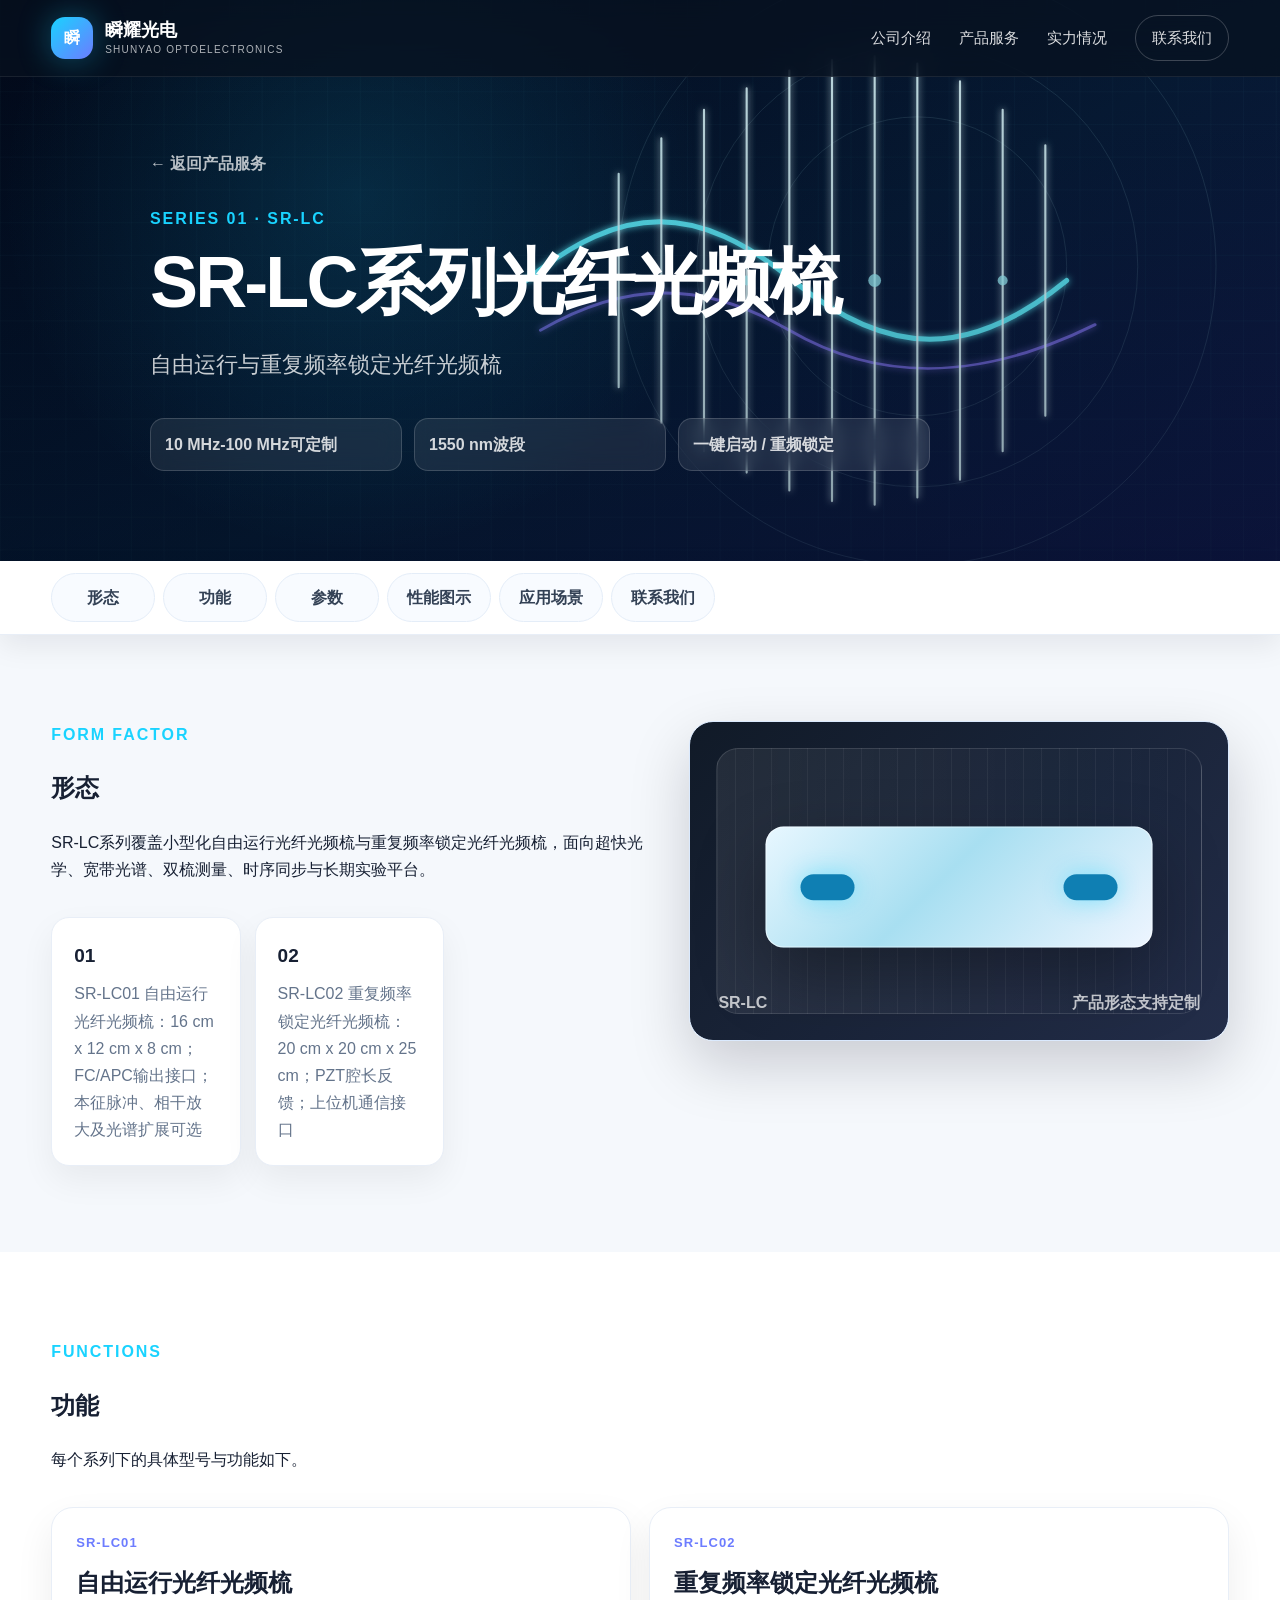
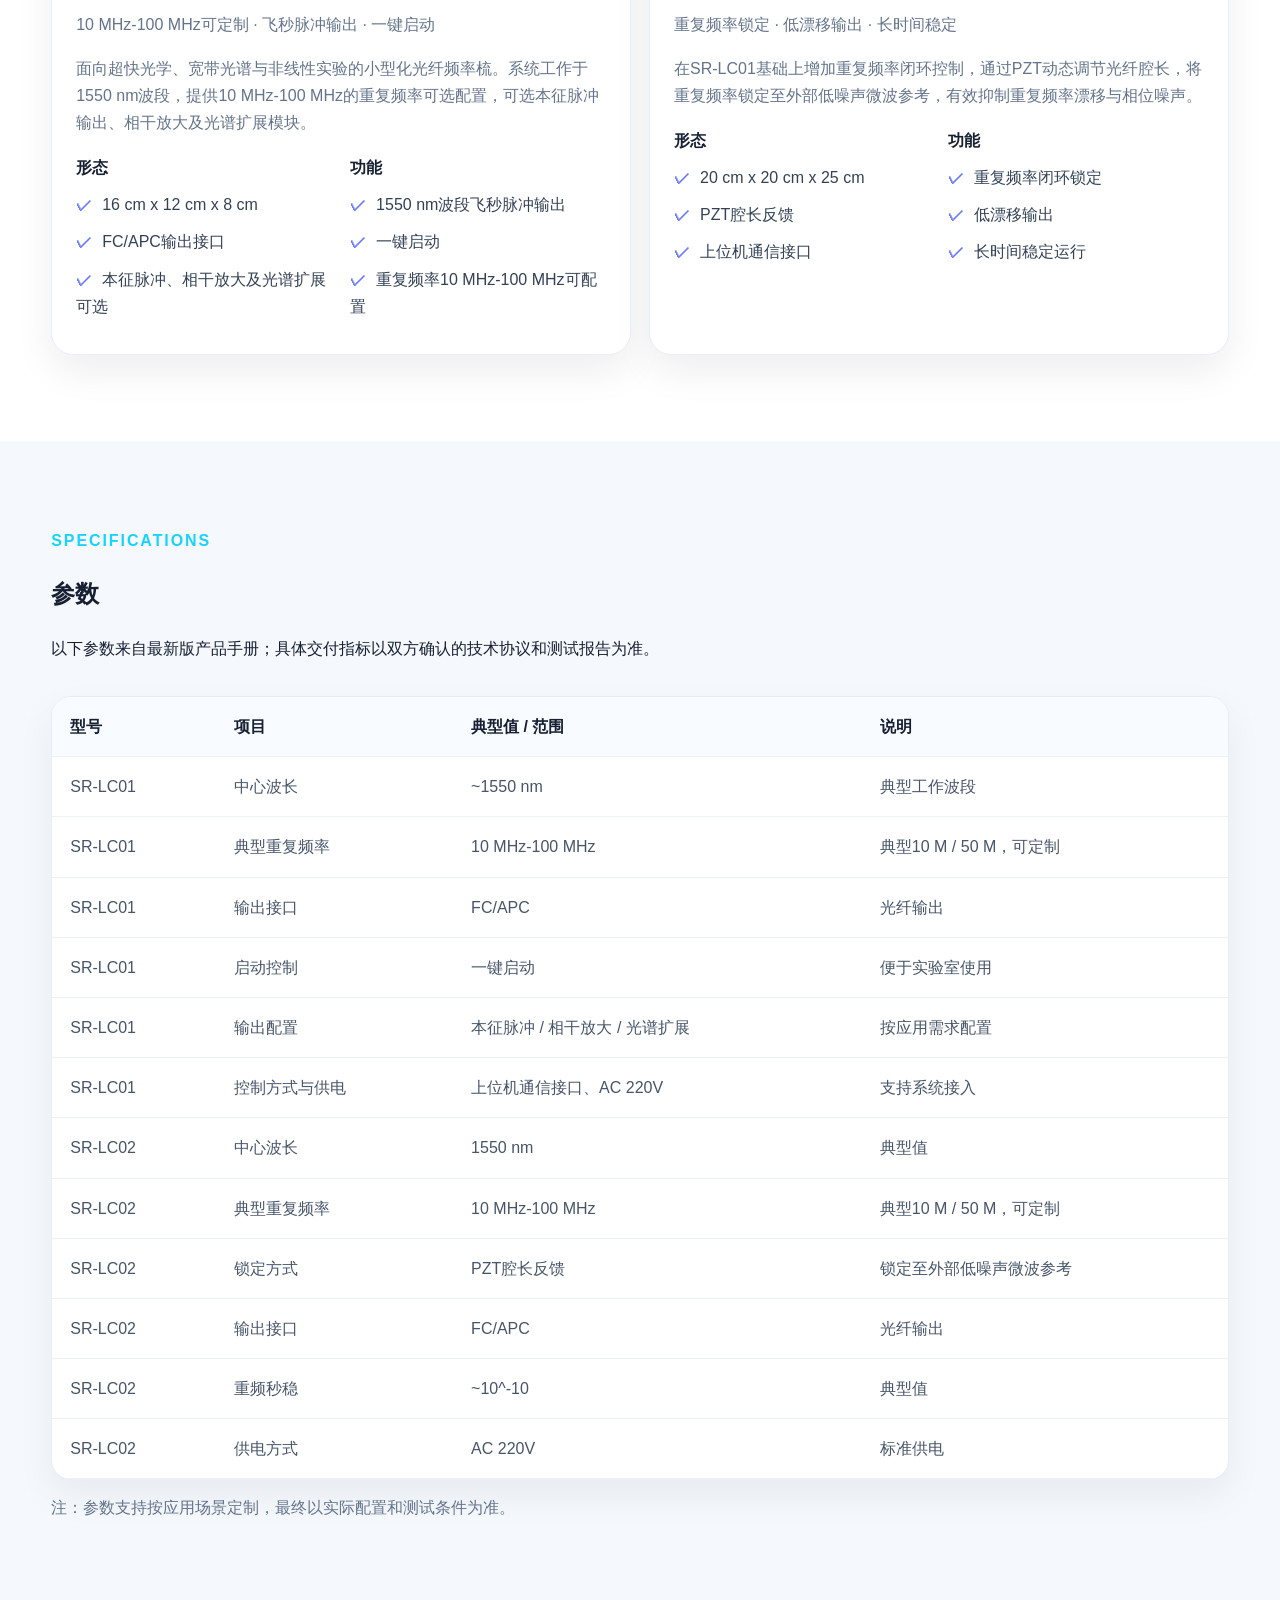
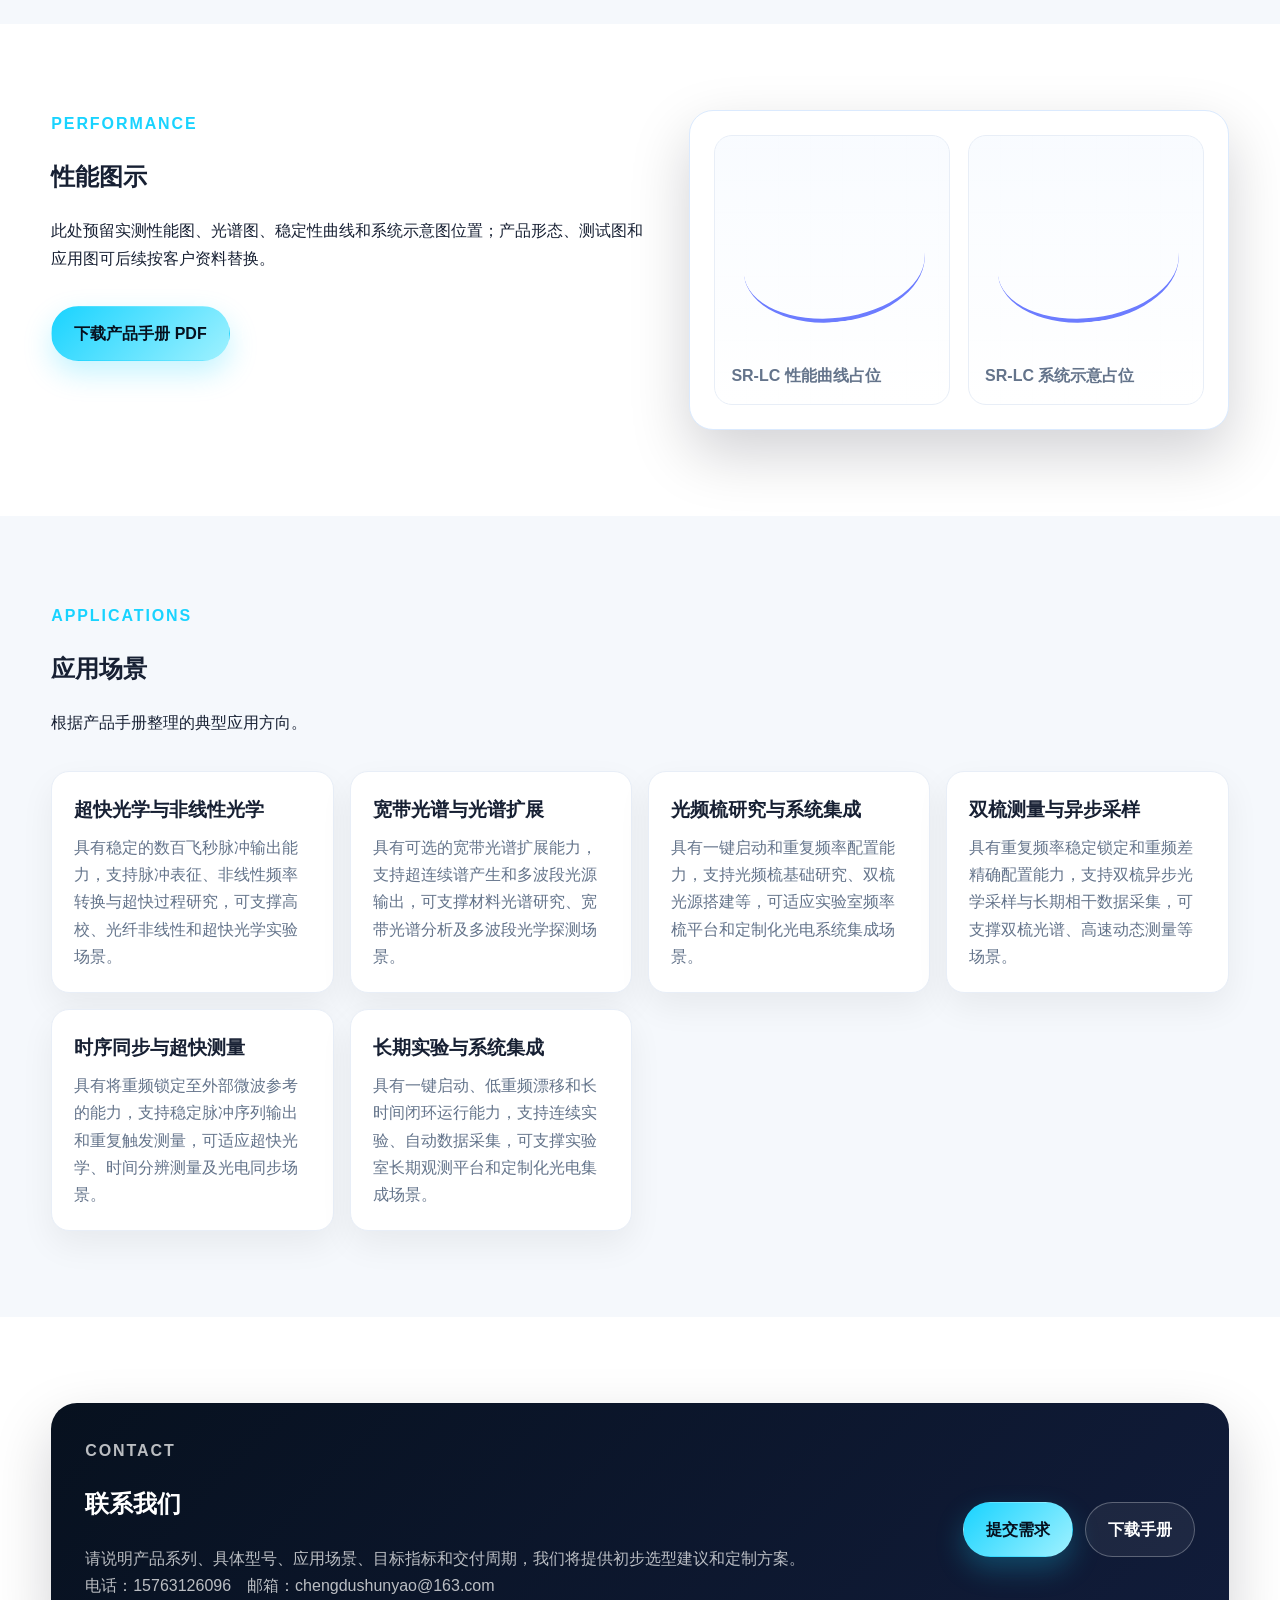
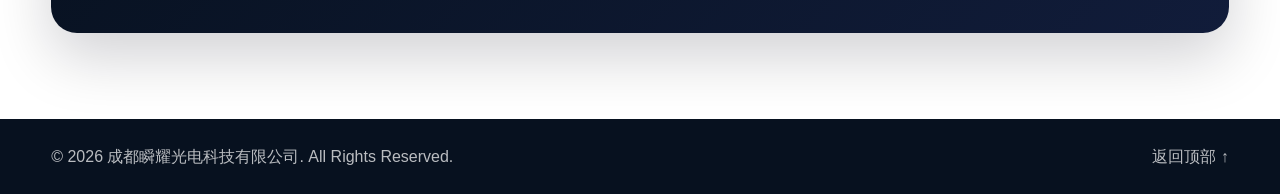
==== product-fiber-comb.html @ 664ada31 "Update product series from latest catalogue" ====
<!doctype html>
<html lang="zh-CN">
<head>
  <meta charset="utf-8" />
  <meta name="viewport" content="width=device-width, initial-scale=1" />
  <title>SR-LC系列光纤光频梳｜成都瞬耀光电科技有限公司</title>
  <meta name="description" content="SR-LC系列光纤光频梳，自由运行与重复频率锁定光纤光频梳。包含形态、功能、参数、性能图示、应用场景与联系咨询。" />
  <link rel="stylesheet" href="styles.css" />
</head>
<body>
  <header class="site-header" id="top">
    <nav class="navbar container" aria-label="主导航">
      <a class="brand" href="index.html#top" aria-label="成都瞬耀光电科技有限公司首页">
        <span class="brand-mark">瞬</span>
        <span class="brand-text"><strong>瞬耀光电</strong><small>SHUNYAO OPTOELECTRONICS</small></span>
      </a>
      <button class="nav-toggle" aria-label="展开菜单" aria-expanded="false">☰</button>
      <div class="nav-links">
        <a href="index.html#about">公司介绍</a>
        <a href="index.html#products">产品服务</a>
        <a href="index.html#strength">实力情况</a>
        <a href="index.html#contact" class="nav-cta">联系我们</a>
      </div>
    </nav>
  </header>

  <main>
    <section class="product-hero product-hero-comb">
      <div class="container product-hero-inner">
        <a class="back-link" href="index.html#products">← 返回产品服务</a>
        <p class="eyebrow">Series 01 · SR-LC</p>
        <h1>SR-LC系列光纤光频梳</h1>
        <p class="product-subtitle">自由运行与重复频率锁定光纤光频梳</p>
        <div class="product-hero-panel">
          <span>10 MHz-100 MHz可定制</span>
          <span>1550 nm波段</span>
          <span>一键启动 / 重频锁定</span>
        </div>
      </div>
    </section>

    <nav class="product-directory" aria-label="产品详情目录">
      <div class="container product-tabs">
        <a href="#shape">形态</a>
        <a href="#function">功能</a>
        <a href="#parameters">参数</a>
        <a href="#performance">性能图示</a>
        <a href="#applications">应用场景</a>
        <a href="#inquiry">联系我们</a>
      </div>
    </nav>

    <section class="catalog-section" id="shape">
      <div class="container catalog-layout">
        <div>
          <div class="section-head">
            <p class="section-kicker">Form Factor</p>
            <h2>形态</h2>
            <p>SR-LC系列覆盖小型化自由运行光纤光频梳与重复频率锁定光纤光频梳，面向超快光学、宽带光谱、双梳测量、时序同步与长期实验平台。</p>
          </div>
          <div class="catalog-card-grid">
          <div class="catalog-card"><h3>01</h3><p>SR-LC01 自由运行光纤光频梳：16 cm x 12 cm x 8 cm；FC/APC输出接口；本征脉冲、相干放大及光谱扩展可选</p></div>
          <div class="catalog-card"><h3>02</h3><p>SR-LC02 重复频率锁定光纤光频梳：20 cm x 20 cm x 25 cm；PZT腔长反馈；上位机通信接口</p></div>
          </div>
        </div>
        <div class="shape-showcase" role="img" aria-label="SR-LC系列光纤光频梳形态占位图">
          <div class="shape-device"></div>
          <div class="placeholder-caption"><span>SR-LC</span><span>产品形态支持定制</span></div>
        </div>
      </div>
    </section>

    <section class="catalog-section" id="function">
      <div class="container">
        <div class="section-head">
          <p class="section-kicker">Functions</p>
          <h2>功能</h2>
          <p>每个系列下的具体型号与功能如下。</p>
        </div>
        <div class="series-product-grid">
        <article class="series-product-card" id="sr-lc01">
          <div class="series-product-head">
            <p class="product-label">SR-LC01</p>
            <h3>自由运行光纤光频梳</h3>
            <p>10 MHz-100 MHz可定制 · 飞秒脉冲输出 · 一键启动</p>
          </div>
          <p>面向超快光学、宽带光谱与非线性实验的小型化光纤频率梳。系统工作于1550 nm波段，提供10 MHz-100 MHz的重复频率可选配置，可选本征脉冲输出、相干放大及光谱扩展模块。</p>
          <div class="series-columns">
            <div>
              <h4>形态</h4>
              <ul class="check-list"><li>16 cm x 12 cm x 8 cm</li><li>FC/APC输出接口</li><li>本征脉冲、相干放大及光谱扩展可选</li></ul>
            </div>
            <div>
              <h4>功能</h4>
              <ul class="check-list"><li>1550 nm波段飞秒脉冲输出</li><li>一键启动</li><li>重复频率10 MHz-100 MHz可配置</li></ul>
            </div>
          </div>
        </article>
        <article class="series-product-card" id="sr-lc02">
          <div class="series-product-head">
            <p class="product-label">SR-LC02</p>
            <h3>重复频率锁定光纤光频梳</h3>
            <p>重复频率锁定 · 低漂移输出 · 长时间稳定</p>
          </div>
          <p>在SR-LC01基础上增加重复频率闭环控制，通过PZT动态调节光纤腔长，将重复频率锁定至外部低噪声微波参考，有效抑制重复频率漂移与相位噪声。</p>
          <div class="series-columns">
            <div>
              <h4>形态</h4>
              <ul class="check-list"><li>20 cm x 20 cm x 25 cm</li><li>PZT腔长反馈</li><li>上位机通信接口</li></ul>
            </div>
            <div>
              <h4>功能</h4>
              <ul class="check-list"><li>重复频率闭环锁定</li><li>低漂移输出</li><li>长时间稳定运行</li></ul>
            </div>
          </div>
        </article>
        </div>
      </div>
    </section>

    <section class="catalog-section" id="parameters">
      <div class="container">
        <div class="section-head">
          <p class="section-kicker">Specifications</p>
          <h2>参数</h2>
          <p>以下参数来自最新版产品手册；具体交付指标以双方确认的技术协议和测试报告为准。</p>
        </div>
        <div class="param-table-wrap">
          <table class="param-table">
            <thead><tr><th>型号</th><th>项目</th><th>典型值 / 范围</th><th>说明</th></tr></thead>
            <tbody>
              <tr><td>SR-LC01</td><td>中心波长</td><td>~1550 nm</td><td>典型工作波段</td></tr>
              <tr><td>SR-LC01</td><td>典型重复频率</td><td>10 MHz-100 MHz</td><td>典型10 M / 50 M，可定制</td></tr>
              <tr><td>SR-LC01</td><td>输出接口</td><td>FC/APC</td><td>光纤输出</td></tr>
              <tr><td>SR-LC01</td><td>启动控制</td><td>一键启动</td><td>便于实验室使用</td></tr>
              <tr><td>SR-LC01</td><td>输出配置</td><td>本征脉冲 / 相干放大 / 光谱扩展</td><td>按应用需求配置</td></tr>
              <tr><td>SR-LC01</td><td>控制方式与供电</td><td>上位机通信接口、AC 220V</td><td>支持系统接入</td></tr>
              <tr><td>SR-LC02</td><td>中心波长</td><td>1550 nm</td><td>典型值</td></tr>
              <tr><td>SR-LC02</td><td>典型重复频率</td><td>10 MHz-100 MHz</td><td>典型10 M / 50 M，可定制</td></tr>
              <tr><td>SR-LC02</td><td>锁定方式</td><td>PZT腔长反馈</td><td>锁定至外部低噪声微波参考</td></tr>
              <tr><td>SR-LC02</td><td>输出接口</td><td>FC/APC</td><td>光纤输出</td></tr>
              <tr><td>SR-LC02</td><td>重频秒稳</td><td>~10^-10</td><td>典型值</td></tr>
              <tr><td>SR-LC02</td><td>供电方式</td><td>AC 220V</td><td>标准供电</td></tr>
            </tbody>
          </table>
        </div>
        <p class="param-note">注：参数支持按应用场景定制，最终以实际配置和测试条件为准。</p>
      </div>
    </section>

    <section class="catalog-section" id="performance">
      <div class="container catalog-layout">
        <div>
          <div class="section-head">
            <p class="section-kicker">Performance</p>
            <h2>性能图示</h2>
            <p>此处预留实测性能图、光谱图、稳定性曲线和系统示意图位置；产品形态、测试图和应用图可后续按客户资料替换。</p>
          </div>
          <div class="download-row">
            <a class="btn primary" href="assets/manuals/shunyao-product-catalogue.pdf" download>下载产品手册 PDF</a>
            <a class="btn ghost" href="index.html#contact">咨询定制指标</a>
          </div>
        </div>
        <div class="graph-placeholder" aria-label="性能图示占位区">
          <div class="graph-panel" data-label="SR-LC 性能曲线占位"></div>
          <div class="graph-panel" data-label="SR-LC 系统示意占位"></div>
        </div>
      </div>
    </section>

    <section class="catalog-section" id="applications">
      <div class="container">
        <div class="section-head">
          <p class="section-kicker">Applications</p>
          <h2>应用场景</h2>
          <p>根据产品手册整理的典型应用方向。</p>
        </div>
        <div class="application-grid">
          <div class="catalog-card"><h3>超快光学与非线性光学</h3><p>具有稳定的数百飞秒脉冲输出能力，支持脉冲表征、非线性频率转换与超快过程研究，可支撑高校、光纤非线性和超快光学实验场景。</p></div>
          <div class="catalog-card"><h3>宽带光谱与光谱扩展</h3><p>具有可选的宽带光谱扩展能力，支持超连续谱产生和多波段光源输出，可支撑材料光谱研究、宽带光谱分析及多波段光学探测场景。</p></div>
          <div class="catalog-card"><h3>光频梳研究与系统集成</h3><p>具有一键启动和重复频率配置能力，支持光频梳基础研究、双梳光源搭建等，可适应实验室频率梳平台和定制化光电系统集成场景。</p></div>
          <div class="catalog-card"><h3>双梳测量与异步采样</h3><p>具有重复频率稳定锁定和重频差精确配置能力，支持双梳异步光学采样与长期相干数据采集，可支撑双梳光谱、高速动态测量等场景。</p></div>
          <div class="catalog-card"><h3>时序同步与超快测量</h3><p>具有将重频锁定至外部微波参考的能力，支持稳定脉冲序列输出和重复触发测量，可适应超快光学、时间分辨测量及光电同步场景。</p></div>
          <div class="catalog-card"><h3>长期实验与系统集成</h3><p>具有一键启动、低重频漂移和长时间闭环运行能力，支持连续实验、自动数据采集，可支撑实验室长期观测平台和定制化光电集成场景。</p></div>
        </div>
      </div>
    </section>

    <section class="catalog-section" id="inquiry">
      <div class="container">
        <div class="contact-panel">
          <div>
            <p class="section-kicker">Contact</p>
            <h2>联系我们</h2>
            <p>请说明产品系列、具体型号、应用场景、目标指标和交付周期，我们将提供初步选型建议和定制方案。</p>
            <p>电话：15763126096　邮箱：chengdushunyao@163.com</p>
          </div>
          <div class="download-row">
            <a class="btn primary" href="index.html#contact">提交需求</a>
            <a class="btn ghost" href="assets/manuals/shunyao-product-catalogue.pdf" download>下载手册</a>
          </div>
        </div>
      </div>
    </section>
  </main>

  <footer class="site-footer">
    <div class="container footer-inner">
      <p>© <span id="year"></span> 成都瞬耀光电科技有限公司. All Rights Reserved.</p>
      <a href="#top">返回顶部 ↑</a>
    </div>
  </footer>
  <script src="script.js"></script>
</body>
</html>
---- styles.css ----
﻿:root{
  --bg:#07111f;
  --panel:#0e1c30;
  --primary:#19d3ff;
  --primary-2:#6c7cff;
  --text:#172033;
  --muted:#64748b;
  --white:#fff;
  --light:#f5f8fc;
  --line:rgba(148,163,184,.22);
  --shadow:0 24px 60px rgba(2,8,23,.18);
  --radius:24px;
}
*{box-sizing:border-box}
html{scroll-behavior:smooth}
body{margin:0;font-family:-apple-system,BlinkMacSystemFont,"Segoe UI","Microsoft YaHei",Arial,sans-serif;color:var(--text);background:#fff;line-height:1.7}
a{color:inherit;text-decoration:none}
.container{width:min(1180px,92%);margin-inline:auto}
.site-header{position:fixed;top:0;left:0;right:0;z-index:50;background:rgba(7,17,31,.72);backdrop-filter:blur(18px);border-bottom:1px solid rgba(255,255,255,.08)}
.navbar{height:76px;display:flex;align-items:center;justify-content:space-between}
.brand{display:flex;align-items:center;gap:12px;color:#fff}
.brand-mark{display:grid;place-items:center;width:42px;height:42px;border-radius:14px;background:linear-gradient(135deg,var(--primary),var(--primary-2));font-weight:800;box-shadow:0 0 32px rgba(25,211,255,.35)}
.brand-text{display:flex;flex-direction:column;line-height:1.1}.brand-text small{font-size:10px;letter-spacing:.12em;opacity:.68;margin-top:4px}.brand-text strong{font-size:18px}
.nav-links{display:flex;align-items:center;gap:28px;color:rgba(255,255,255,.86);font-size:15px}.nav-links a:hover{color:#fff}.nav-cta{padding:9px 16px;border:1px solid rgba(255,255,255,.22);border-radius:999px}.nav-toggle{display:none;background:none;border:0;color:#fff;font-size:28px}
.hero{position:relative;min-height:760px;display:flex;align-items:center;overflow:hidden;background:radial-gradient(circle at 70% 20%,rgba(25,211,255,.23),transparent 32%),linear-gradient(135deg,#06101e,#0b1730 55%,#101a38);color:#fff}.hero-bg:before,.hero-bg:after{content:"";position:absolute;border-radius:999px;filter:blur(2px);opacity:.75}.hero-bg:before{width:520px;height:520px;right:8%;top:18%;background:radial-gradient(circle,rgba(25,211,255,.22),transparent 62%);border:1px solid rgba(25,211,255,.24)}.hero-bg:after{width:260px;height:260px;right:19%;top:32%;border:1px solid rgba(255,255,255,.12);box-shadow:0 0 80px rgba(108,124,255,.25) inset}.hero-content{position:relative;padding-top:76px}.eyebrow,.section-kicker{margin:0 0 12px;color:var(--primary);font-weight:700;letter-spacing:.12em;text-transform:uppercase}.hero h1{margin:0;font-size:clamp(44px,7vw,82px);line-height:1.08;letter-spacing:-.04em}.hero h1 span{background:linear-gradient(90deg,#fff,var(--primary));-webkit-background-clip:text;background-clip:text;color:transparent}.hero-copy{max-width:690px;margin:28px 0;color:rgba(255,255,255,.76);font-size:19px}.hero-actions{display:flex;gap:16px;flex-wrap:wrap}.btn{display:inline-flex;align-items:center;justify-content:center;border-radius:999px;padding:13px 22px;font-weight:700;border:1px solid transparent;cursor:pointer;transition:.2s}.btn:hover{transform:translateY(-2px)}.btn.primary{color:#06101e;background:linear-gradient(135deg,var(--primary),#9ff1ff);box-shadow:0 12px 28px rgba(25,211,255,.25)}.btn.ghost{color:#fff;border-color:rgba(255,255,255,.28);background:rgba(255,255,255,.06)}.stats{display:flex;gap:16px;margin-top:58px;flex-wrap:wrap}.stats div{min-width:150px;padding:18px 20px;border:1px solid rgba(255,255,255,.12);border-radius:18px;background:rgba(255,255,255,.06);backdrop-filter:blur(12px)}.stats strong{display:block;font-size:24px}.stats span{color:rgba(255,255,255,.66)}
.section{padding:100px 0}.grid-2{display:grid;grid-template-columns:1fr 1fr;gap:64px}.align-center{align-items:center}.section h2{font-size:clamp(30px,4vw,48px);line-height:1.18;margin:0 0 22px;letter-spacing:-.03em}.section p{color:var(--muted);margin:0 0 14px}.about{background:var(--light)}.about-card,.process-card,.contact-form{position:relative;padding:34px;border-radius:var(--radius);background:#fff;box-shadow:var(--shadow);border:1px solid #e8eef7}.about-card{overflow:hidden}.orb{position:absolute;width:180px;height:180px;right:-60px;top:-60px;border-radius:50%;background:radial-gradient(circle,var(--primary),transparent 68%);opacity:.35}.about-card h3,.process-card h3{margin-top:0;font-size:25px}.check-list{padding:0;margin:22px 0 0;list-style:none}.check-list li{margin:10px 0;color:#334155}.check-list li:before{content:"✓";color:var(--primary-2);font-weight:900;margin-right:10px}.section-head{text-align:center;max-width:680px;margin:0 auto 44px}.cards{display:grid;grid-template-columns:repeat(4,1fr);gap:22px}.card{padding:30px;border-radius:22px;background:#fff;border:1px solid #e8eef7;box-shadow:0 16px 42px rgba(2,8,23,.08);transition:.2s}.card:hover{transform:translateY(-8px);box-shadow:var(--shadow)}.icon{display:grid;place-items:center;width:48px;height:48px;border-radius:16px;margin-bottom:18px;color:#fff;background:linear-gradient(135deg,var(--primary),var(--primary-2))}.card h3{margin:0 0 10px}.card p{color:var(--muted);margin:0}.advantages{background:linear-gradient(135deg,#07111f,#111c3a);color:#fff}.section-head.light p{color:var(--primary)}.advantage-grid{display:grid;grid-template-columns:repeat(4,1fr);gap:18px}.advantage-item{padding:28px;border-radius:22px;background:rgba(255,255,255,.06);border:1px solid rgba(255,255,255,.1)}.advantage-item strong{color:var(--primary);font-size:28px}.advantage-item h3{margin:12px 0 8px}.advantage-item p{color:rgba(255,255,255,.67);margin:0}.tag-cloud{display:flex;gap:12px;flex-wrap:wrap;margin-top:28px}.tag-cloud span{padding:10px 16px;border-radius:999px;background:#eef6ff;color:#245;box-shadow:inset 0 0 0 1px #dbeafe}.process-card ol{padding-left:22px;margin:0}.process-card li{margin:14px 0;color:var(--muted)}.process-card span{display:block;color:var(--text);font-weight:800}.cta-section{padding:40px 0}.cta-box{display:flex;align-items:center;justify-content:space-between;gap:22px;padding:44px;border-radius:30px;background:linear-gradient(135deg,#e9fbff,#eef0ff);border:1px solid #dbeafe}.cta-box h2{font-size:36px;margin:0 0 10px}.cta-box p{margin:0;color:var(--muted)}.contact{background:var(--light)}.contact-list{margin-top:26px;padding:24px;border-radius:20px;background:#fff;border:1px solid #e8eef7}.contact-list p{margin:8px 0;color:#334155}.contact-form{display:grid;gap:16px}.contact-form label{display:grid;gap:8px;font-weight:700;color:#334155}.contact-form input,.contact-form textarea{width:100%;border:1px solid #d9e2ef;border-radius:14px;padding:13px 14px;font:inherit;outline:none}.contact-form input:focus,.contact-form textarea:focus{border-color:var(--primary);box-shadow:0 0 0 4px rgba(25,211,255,.12)}.contact-form .btn{width:max-content}.form-note{font-size:13px;color:var(--muted)!important}.site-footer{background:#07111f;color:rgba(255,255,255,.72);padding:24px 0}.footer-inner{display:flex;justify-content:space-between;gap:16px;align-items:center}.footer-inner p{margin:0}
@media (max-width: 900px){.nav-toggle{display:block}.nav-links{position:absolute;top:76px;left:4%;right:4%;display:none;flex-direction:column;align-items:stretch;gap:0;padding:12px;border-radius:18px;background:rgba(7,17,31,.96);border:1px solid rgba(255,255,255,.12)}.nav-links.open{display:flex}.nav-links a{padding:12px 14px}.grid-2,.cards,.advantage-grid{grid-template-columns:1fr}.hero{min-height:720px}.cards{gap:16px}.cta-box,.footer-inner{flex-direction:column;align-items:flex-start}.section{padding:76px 0}}
@media (min-width:901px) and (max-width:1100px){.cards,.advantage-grid{grid-template-columns:repeat(2,1fr)}}

/* Product pages */
.product-cards{grid-template-columns:repeat(3,1fr)}
.product-card{display:flex;flex-direction:column;min-height:320px}
.product-label{margin:0 0 8px!important;color:var(--primary-2)!important;font-size:13px;font-weight:800;letter-spacing:.08em;text-transform:uppercase}
.card-link{margin-top:auto;display:inline-flex;width:max-content;padding-top:18px;color:#0f7fb3;font-weight:800}
.card-link:hover{color:var(--primary-2)}
.product-hero{padding:150px 0 90px;background:radial-gradient(circle at 75% 25%,rgba(25,211,255,.24),transparent 34%),linear-gradient(135deg,#06101e,#0b1730 58%,#111c3a);color:#fff;overflow:hidden}
.product-hero-inner{max-width:980px}
.back-link{display:inline-flex;margin-bottom:28px;color:rgba(255,255,255,.72);font-weight:700}
.back-link:hover{color:#fff}
.product-hero h1{margin:0;font-size:clamp(38px,6vw,72px);line-height:1.08;letter-spacing:-.04em}
.product-subtitle{max-width:760px;margin:24px 0 0;color:rgba(255,255,255,.78);font-size:22px}
.product-detail{background:var(--light)}
.detail-card{padding:34px;border-radius:var(--radius);background:#fff;box-shadow:var(--shadow);border:1px solid #e8eef7}
.detail-card h3{margin:0 0 18px;font-size:25px}
.detail-apps{background:#fff;padding-top:80px}
.center-tags{justify-content:center}
@media (max-width:900px){.product-cards{grid-template-columns:1fr}.product-hero{padding:128px 0 72px}.product-card{min-height:auto}}
@media (min-width:901px) and (max-width:1100px){.product-cards{grid-template-columns:repeat(3,1fr)}}

/* Advanced photonics visuals and interactions */
.hero{
  background:
    linear-gradient(90deg, rgba(2,8,23,.92) 0%, rgba(2,8,23,.78) 42%, rgba(2,8,23,.32) 100%),
    url("assets/hero-photonics-lab.svg") center/cover no-repeat,
    linear-gradient(135deg,#06101e,#0b1730 55%,#101a38);
}
.hero::after{
  content:"";
  position:absolute;
  inset:0;
  pointer-events:none;
  background:
    radial-gradient(circle at 28% 30%,rgba(25,211,255,.16),transparent 34%),
    linear-gradient(180deg,transparent 0%,rgba(2,8,23,.30) 100%);
}
.hero-content{z-index:1}
.hero-bg{position:absolute;inset:0;z-index:0}.hero-bg:before,.hero-bg:after{z-index:0}
.product-card{position:relative;cursor:pointer;color:inherit;overflow:hidden;isolation:isolate}
.product-card::after{
  content:"";
  position:absolute;
  inset:auto 22px 18px auto;
  width:74px;height:74px;
  border-radius:999px;
  background:radial-gradient(circle,rgba(25,211,255,.22),transparent 68%);
  opacity:0;
  transition:.25s ease;
  z-index:-1;
}
.product-card:hover::after{opacity:1;transform:scale(1.8)}
.card-link{
  margin-top:auto;
  display:inline-flex;
  align-items:center;
  width:max-content;
  padding:18px 0 0;
  color:#0f7fb3;
  font-size:18px;
  font-weight:900;
  letter-spacing:.02em;
}
.product-card:hover .card-link{color:var(--primary-2);transform:translateX(5px)}
.advantage-item{
  position:relative;
  transition:transform .25s ease, box-shadow .25s ease, background .25s ease, border-color .25s ease;
  overflow:hidden;
}
.advantage-item::before{
  content:"";
  position:absolute;
  inset:-1px;
  background:radial-gradient(circle at 24% 18%,rgba(25,211,255,.28),transparent 42%);
  opacity:0;
  transition:.25s ease;
}
.advantage-item>*{position:relative}
.advantage-item:hover{
  transform:translateY(-12px) scale(1.035);
  background:rgba(255,255,255,.11);
  border-color:rgba(25,211,255,.52);
  box-shadow:0 28px 70px rgba(0,0,0,.28), 0 0 38px rgba(25,211,255,.18);
}
.advantage-item:hover::before{opacity:1}
.about,.applications,.contact,.cta-section{position:relative;overflow:hidden}
.about::before,.applications::before,.contact::before,.cta-section::before{
  content:"";
  position:absolute;
  inset:0;
  background:url("assets/tech-pattern.svg") center/cover no-repeat;
  opacity:.055;
  pointer-events:none;
}
.applications::before{opacity:.07;transform:scaleX(-1)}
.contact::before{opacity:.06;background-position:right center}
.cta-section::before{opacity:.075}
.about>.container,.applications>.container,.contact>.container,.cta-section>.container{position:relative;z-index:1}
@media (max-width:900px){.card-link{font-size:17px}.hero{background-position:center right}}

/* Product-specific hero backgrounds */
.product-hero{position:relative;isolation:isolate;background:linear-gradient(90deg,rgba(2,8,23,.95),rgba(2,8,23,.74) 45%,rgba(2,8,23,.22)),linear-gradient(135deg,#06101e,#0b1730 58%,#111c3a)}
.product-hero::before{content:"";position:absolute;inset:0;z-index:-2;background-position:center;background-size:cover;background-repeat:no-repeat;opacity:.96}
.product-hero::after{content:"";position:absolute;inset:0;z-index:-1;background:radial-gradient(circle at 28% 35%,rgba(25,211,255,.13),transparent 36%),linear-gradient(180deg,transparent,rgba(2,8,23,.30));pointer-events:none}
.product-hero-comb::before{background-image:url("assets/product-comb-bg.svg")}
.product-hero-stable::before{background-image:url("assets/product-stable-laser-bg.svg")}
.product-hero-dual::before{background-image:url("assets/product-dual-laser-bg.svg")}
.product-hero .back-link,.product-hero .eyebrow,.product-hero h1,.product-hero .product-subtitle{position:relative;z-index:1}

/* Company intro + capability */
.feature-list{display:grid;grid-template-columns:1fr 1fr;gap:18px;margin-top:18px}
.feature{padding:18px 18px;border-radius:18px;background:#ffffff;border:1px solid #e8eef7;box-shadow:0 16px 42px rgba(2,8,23,.06)}
.feature h3{margin:0 0 8px;font-size:18px}
.feature p{margin:0;color:var(--muted)}

.strength-grid{display:grid;grid-template-columns:repeat(5,1fr);gap:16px}
.strength-item{padding:24px;border-radius:22px;background:rgba(255,255,255,.06);border:1px solid rgba(255,255,255,.10);transition:transform .25s ease,box-shadow .25s ease,border-color .25s ease,background .25s ease}
.strength-item:hover{transform:translateY(-10px);border-color:rgba(25,211,255,.45);background:rgba(255,255,255,.10);box-shadow:0 26px 60px rgba(0,0,0,.28),0 0 34px rgba(25,211,255,.14)}
.strength-item h3{margin:0 0 10px}
.strength-item p{margin:0;color:rgba(255,255,255,.72)}
.placeholder-media{height:180px;border-radius:18px;border:1px dashed rgba(255,255,255,.22);display:grid;place-items:center;background:rgba(255,255,255,.04)}
.placeholder-media span{color:rgba(255,255,255,.72);font-weight:800}
.placeholder-list{padding:16px;border-radius:18px;border:1px dashed rgba(255,255,255,.22);background:rgba(255,255,255,.04)}
.placeholder-list p{margin:0;color:rgba(255,255,255,.72)}

/* Product pages extras */
.download-row{display:flex;gap:12px;flex-wrap:wrap;margin-top:22px}
.model-list{margin:14px 0 0;padding-left:18px;color:#334155}
.model-list li{margin:10px 0}
.detail-divider{height:1px;background:#e8eef7;margin:18px 0}
.contact-list.compact{margin-top:14px}

@media (max-width:900px){
  .feature-list{grid-template-columns:1fr}
  .strength-grid{grid-template-columns:1fr}
}
@media (min-width:901px) and (max-width:1100px){
  .strength-grid{grid-template-columns:repeat(2,1fr)}
}

/* Premium product detail pages */
.product-hero-panel{
  display:grid;
  grid-template-columns:repeat(3,minmax(0,1fr));
  gap:12px;
  max-width:780px;
  margin-top:34px;
}
.product-hero-panel span{
  padding:12px 14px;
  border:1px solid rgba(255,255,255,.16);
  border-radius:14px;
  background:rgba(255,255,255,.08);
  color:rgba(255,255,255,.82);
  backdrop-filter:blur(12px);
  font-weight:700;
}
.premium-detail{
  position:relative;
  overflow:hidden;
}
.premium-detail::before{
  content:"";
  position:absolute;
  inset:0;
  background:url("assets/tech-pattern.svg") center/cover no-repeat;
  opacity:.055;
  pointer-events:none;
}
.premium-detail>.container{position:relative;z-index:1}
.product-intro{
  display:grid;
  gap:22px;
}
.intro-lead{
  font-size:18px;
  color:#334155!important;
}
.highlight-grid{
  display:grid;
  grid-template-columns:repeat(3,minmax(0,1fr));
  gap:14px;
  margin-top:10px;
}
.highlight-card{
  padding:18px;
  border-radius:18px;
  background:#fff;
  border:1px solid #e8eef7;
  box-shadow:0 14px 32px rgba(2,8,23,.07);
}
.highlight-card strong{
  display:block;
  margin-bottom:6px;
  color:#0f7fb3;
  font-size:20px;
}
.highlight-card span{
  color:#64748b;
  font-size:14px;
}
.product-visual-card{
  position:relative;
  overflow:hidden;
  min-height:430px;
  color:#fff;
  border:1px solid rgba(255,255,255,.12);
  background:
    linear-gradient(135deg,rgba(7,17,31,.96),rgba(17,28,58,.94)),
    radial-gradient(circle at 72% 16%,rgba(25,211,255,.28),transparent 35%);
}
.visual-label{
  display:inline-flex;
  padding:7px 11px;
  border-radius:999px;
  color:#9ff1ff;
  background:rgba(25,211,255,.10);
  border:1px solid rgba(25,211,255,.22);
  font-size:12px;
  font-weight:800;
  letter-spacing:.08em;
  text-transform:uppercase;
}
.visual-title{
  margin:18px 0 8px!important;
  color:#fff;
}
.visual-copy{
  color:rgba(255,255,255,.68)!important;
}
.visual-system{
  position:relative;
  display:grid;
  grid-template-columns:repeat(3,1fr);
  gap:12px;
  margin:34px 0 26px;
}
.visual-system::before{
  content:"";
  position:absolute;
  left:12%;
  right:12%;
  top:50%;
  height:2px;
  background:linear-gradient(90deg,transparent,var(--primary),var(--primary-2),transparent);
}
.visual-node{
  position:relative;
  z-index:1;
  display:grid;
  place-items:center;
  min-height:86px;
  padding:14px;
  text-align:center;
  border-radius:18px;
  background:rgba(255,255,255,.08);
  border:1px solid rgba(255,255,255,.16);
  color:#fff;
  font-weight:800;
}
.visual-node small{
  display:block;
  margin-top:4px;
  color:rgba(255,255,255,.56);
  font-size:12px;
  font-weight:600;
}
.spec-grid{
  display:grid;
  grid-template-columns:1fr 1fr;
  gap:12px;
}
.spec-chip{
  padding:14px;
  border-radius:16px;
  background:rgba(255,255,255,.08);
  border:1px solid rgba(255,255,255,.13);
}
.spec-chip strong{
  display:block;
  color:#9ff1ff;
  font-size:13px;
}
.spec-chip span{
  color:rgba(255,255,255,.78);
}
.model-card-list{
  display:grid;
  grid-template-columns:repeat(2,minmax(0,1fr));
  gap:12px;
  margin:18px 0 0;
}
.model-card{
  padding:16px;
  border-radius:16px;
  background:#f8fbff;
  border:1px solid #e4edf8;
}
.model-card strong{
  display:block;
  color:var(--primary-2);
  font-size:20px;
}
.model-card span{
  color:#475569;
}
.product-process{
  background:#fff;
}
.process-grid{
  display:grid;
  grid-template-columns:repeat(4,1fr);
  gap:16px;
}
.process-step{
  padding:22px;
  border-radius:20px;
  background:#f8fbff;
  border:1px solid #e8eef7;
  box-shadow:0 14px 34px rgba(2,8,23,.06);
}
.process-step strong{
  display:block;
  margin-bottom:10px;
  color:var(--primary-2);
}
.process-step h3{
  margin:0 0 8px;
}
.process-step p{
  margin:0;
  color:#64748b;
}
.service-grid{
  display:grid;
  grid-template-columns:repeat(3,1fr);
  gap:16px;
  margin-top:24px;
}
.product-intro .service-grid{grid-template-columns:1fr}
.service-tile{
  padding:24px;
  border-radius:20px;
  background:#fff;
  border:1px solid #e8eef7;
  box-shadow:0 14px 34px rgba(2,8,23,.06);
}
.service-tile h3{margin:0 0 10px}
.service-tile p{margin:0;color:#64748b}
@media (max-width:900px){
  .product-hero-panel,.highlight-grid,.process-grid,.service-grid,.model-card-list,.spec-grid{grid-template-columns:1fr}
  .product-visual-card{min-height:auto}
  .visual-system{grid-template-columns:1fr}
  .visual-system::before{left:50%;right:auto;top:8%;bottom:8%;width:2px;height:auto}
}

/* Product catalog tabs */
.product-directory{
  position:sticky;
  top:76px;
  z-index:40;
  background:rgba(255,255,255,.94);
  backdrop-filter:blur(16px);
  border-bottom:1px solid #e8eef7;
  box-shadow:0 10px 30px rgba(2,8,23,.08);
}
.product-tabs{
  display:flex;
  gap:8px;
  overflow-x:auto;
  padding:12px 0;
  scrollbar-width:thin;
  scroll-behavior:smooth;
}
.product-tabs a{
  flex:0 0 auto;
  min-width:104px;
  text-align:center;
  padding:10px 16px;
  border-radius:999px;
  color:#334155;
  background:#f8fbff;
  border:1px solid #e4edf8;
  font-weight:800;
}
.product-tabs a:hover,
.product-tabs a:focus{
  color:#06101e;
  border-color:rgba(25,211,255,.45);
  background:#e9fbff;
}
.catalog-section{
  scroll-margin-top:150px;
  padding:86px 0;
  background:#fff;
}
.catalog-section:nth-of-type(even){
  background:var(--light);
}
.catalog-section .section-head{
  text-align:left;
  margin:0 0 34px;
}
.catalog-layout{
  display:grid;
  grid-template-columns:1.05fr .95fr;
  gap:42px;
  align-items:start;
}
.catalog-copy{
  display:grid;
  gap:16px;
}
.catalog-copy p{
  color:#64748b;
  margin:0;
}
.catalog-card-grid{
  display:grid;
  grid-template-columns:repeat(3,minmax(0,1fr));
  gap:14px;
}
.catalog-card{
  padding:22px;
  border-radius:18px;
  background:#fff;
  border:1px solid #e8eef7;
  box-shadow:0 14px 34px rgba(2,8,23,.06);
}
.catalog-card h3{
  margin:0 0 8px;
  font-size:19px;
}
.catalog-card p{
  margin:0;
  color:#64748b;
}
.shape-showcase,
.graph-placeholder{
  min-height:320px;
  border-radius:24px;
  border:1px solid #dbeafe;
  background:
    linear-gradient(135deg,rgba(7,17,31,.96),rgba(17,28,58,.92)),
    radial-gradient(circle at 70% 24%,rgba(25,211,255,.22),transparent 34%);
  box-shadow:var(--shadow);
  overflow:hidden;
  position:relative;
  color:#fff;
}
.shape-showcase::before{
  content:"";
  position:absolute;
  inset:26px;
  border-radius:22px;
  border:1px solid rgba(255,255,255,.12);
  background:
    linear-gradient(90deg,rgba(255,255,255,.08),transparent),
    repeating-linear-gradient(90deg,rgba(255,255,255,.05) 0 1px,transparent 1px 18px);
}
.shape-device{
  position:absolute;
  left:50%;
  top:52%;
  width:min(72%,460px);
  aspect-ratio:3.2/1;
  transform:translate(-50%,-50%);
  border-radius:18px;
  background:linear-gradient(135deg,#e8f7ff,#a8dff1 45%,#eef5ff);
  box-shadow:0 26px 70px rgba(0,0,0,.32), inset 0 0 0 1px rgba(255,255,255,.55);
}
.shape-device::before,
.shape-device::after{
  content:"";
  position:absolute;
  top:50%;
  transform:translateY(-50%);
  width:14%;
  height:22%;
  border-radius:999px;
  background:#0f7fb3;
  box-shadow:0 0 24px rgba(25,211,255,.45);
}
.shape-device::before{left:9%}
.shape-device::after{right:9%}
.placeholder-caption{
  position:absolute;
  left:28px;
  right:28px;
  bottom:24px;
  display:flex;
  justify-content:space-between;
  gap:12px;
  color:rgba(255,255,255,.72);
  font-weight:800;
}
.param-table-wrap{
  overflow-x:auto;
  border-radius:20px;
  border:1px solid #e8eef7;
  background:#fff;
  box-shadow:0 16px 38px rgba(2,8,23,.06);
}
.param-table{
  width:100%;
  min-width:680px;
  border-collapse:collapse;
}
.param-table th,
.param-table td{
  padding:16px 18px;
  border-bottom:1px solid #edf2f7;
  text-align:left;
}
.param-table th{
  background:#f8fbff;
  color:#172033;
}
.param-table td{
  color:#475569;
}
.param-note{
  margin-top:14px;
  color:#64748b;
}
.graph-placeholder{
  background:#fff;
  color:#172033;
  display:grid;
  grid-template-columns:1fr 1fr;
  gap:18px;
  padding:24px;
}
.graph-panel{
  position:relative;
  min-height:260px;
  border-radius:18px;
  background:
    linear-gradient(180deg,rgba(248,251,255,.95),rgba(255,255,255,.95)),
    repeating-linear-gradient(0deg,transparent 0 31px,#e8eef7 32px),
    repeating-linear-gradient(90deg,transparent 0 31px,#e8eef7 32px);
  border:1px solid #e8eef7;
  overflow:hidden;
}
.graph-panel::before{
  content:"";
  position:absolute;
  left:12%;
  right:10%;
  top:26%;
  height:42%;
  border-bottom:4px solid var(--primary-2);
  border-radius:50%;
  transform:rotate(-7deg);
}
.graph-panel::after{
  content:attr(data-label);
  position:absolute;
  left:16px;
  bottom:14px;
  color:#64748b;
  font-weight:800;
}
.application-grid{
  display:grid;
  grid-template-columns:repeat(4,minmax(0,1fr));
  gap:16px;
}
.contact-panel{
  display:flex;
  align-items:center;
  justify-content:space-between;
  gap:24px;
  padding:34px;
  border-radius:26px;
  color:#fff;
  background:linear-gradient(135deg,#07111f,#111c3a);
  box-shadow:var(--shadow);
}
.contact-panel p{
  margin:0;
  color:rgba(255,255,255,.72);
}
.contact-panel h2{
  color:#fff;
}
.series-product-grid{
  display:grid;
  grid-template-columns:repeat(2,minmax(0,1fr));
  gap:18px;
}
.series-product-card{
  padding:24px;
  border-radius:22px;
  background:#fff;
  border:1px solid #e8eef7;
  box-shadow:0 16px 38px rgba(2,8,23,.07);
}
.series-product-card>p{
  color:#64748b;
  margin:0 0 18px;
}
.series-product-head{
  margin-bottom:16px;
}
.series-product-head h3{
  margin:0 0 8px;
  font-size:24px;
}
.series-product-head p:last-child{
  margin:0;
  color:#64748b;
}
.series-columns{
  display:grid;
  grid-template-columns:1fr 1fr;
  gap:18px;
}
.series-columns h4{
  margin:0 0 8px;
}
.series-columns .check-list{
  margin:0;
}
@media (max-width:900px){
  .catalog-layout,.graph-placeholder{grid-template-columns:1fr}
  .catalog-card-grid,.application-grid,.series-product-grid,.series-columns{grid-template-columns:1fr}
  .catalog-section{scroll-margin-top:140px;padding:68px 0}
  .contact-panel{flex-direction:column;align-items:flex-start}
  .product-tabs a{min-width:96px}
}
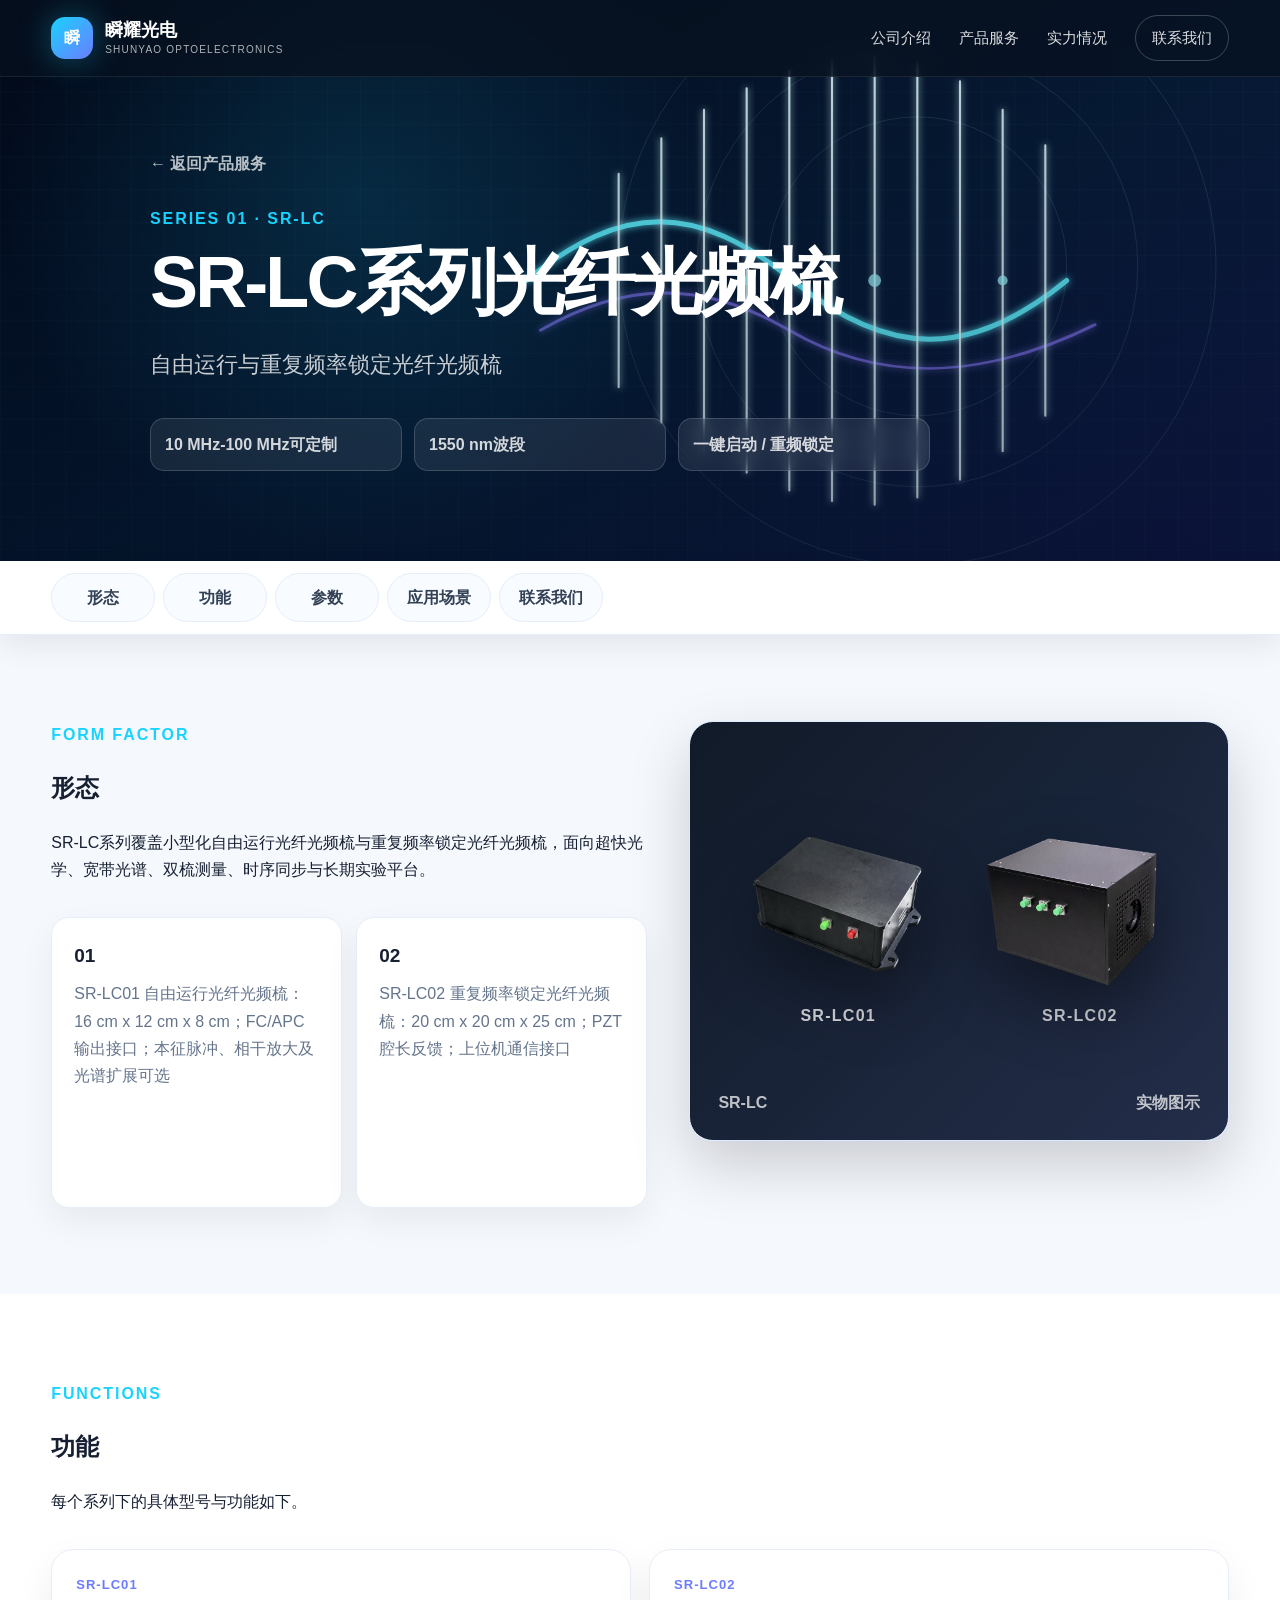
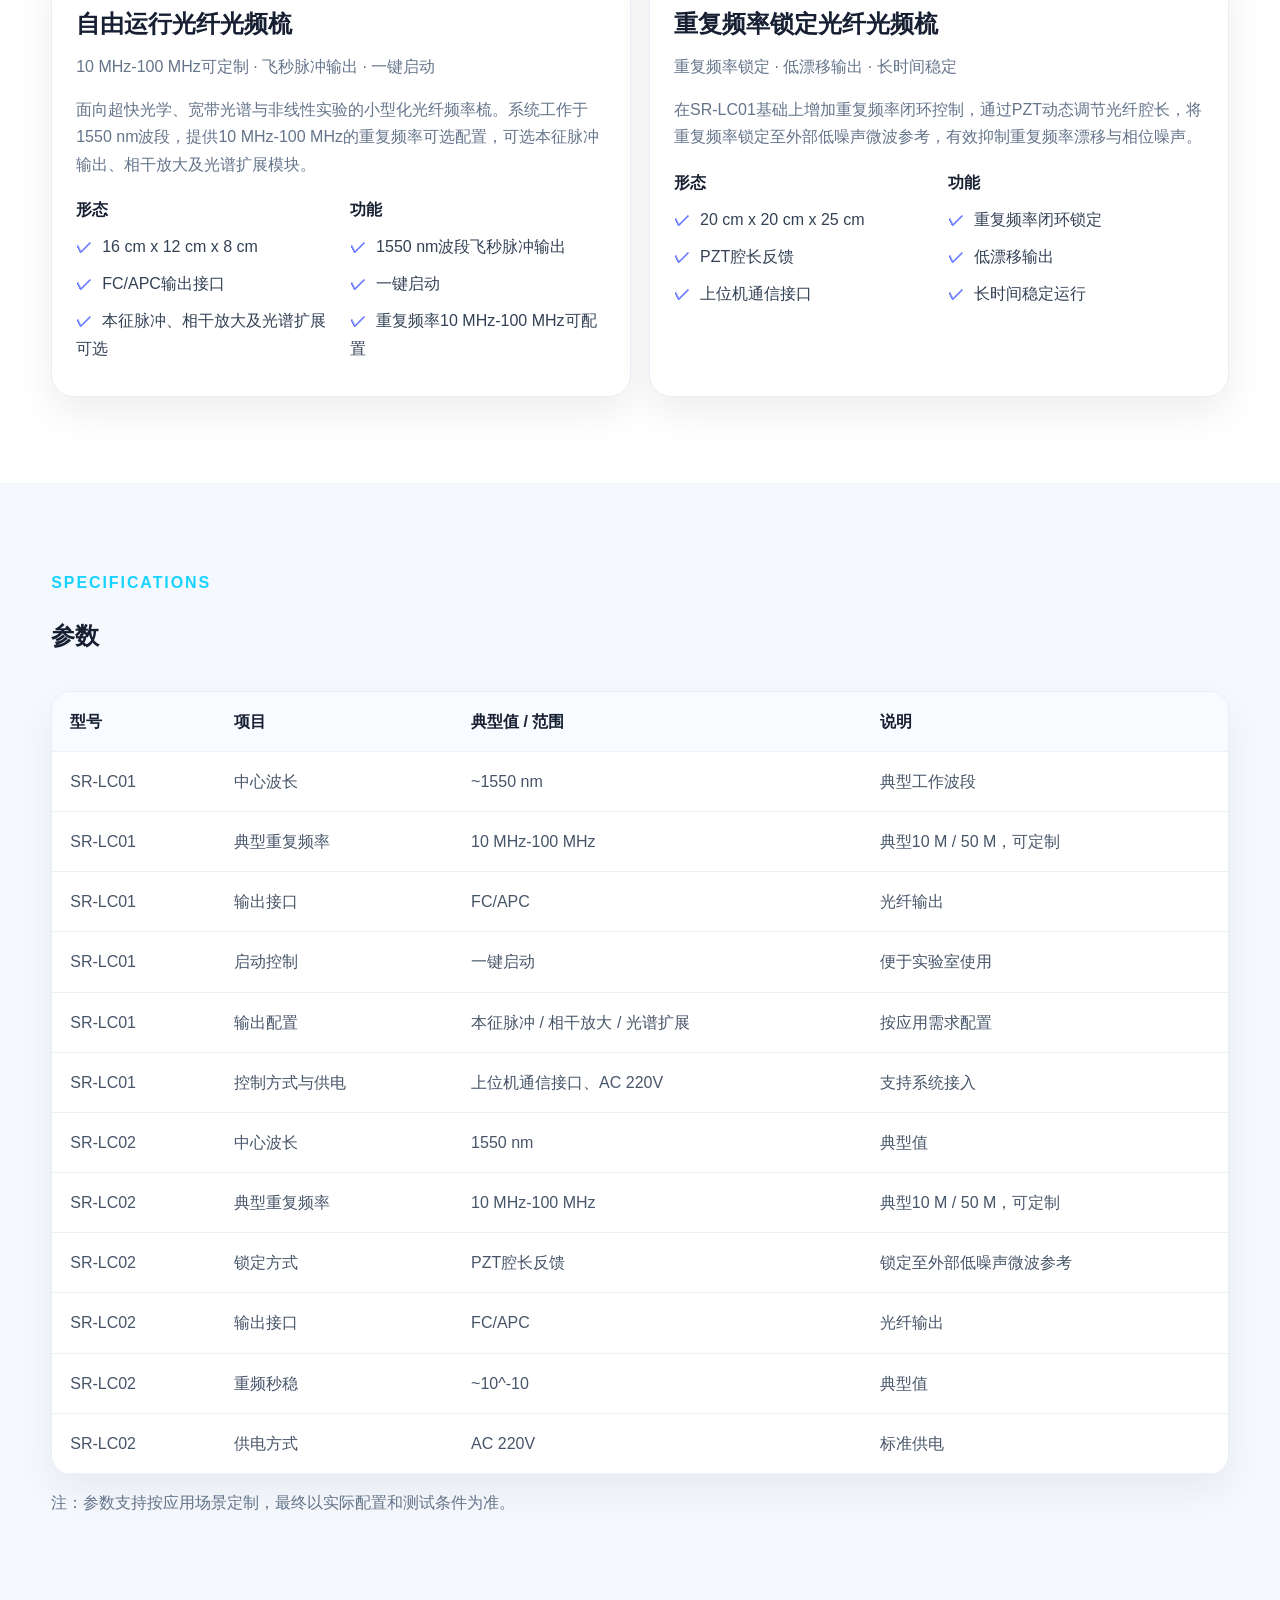
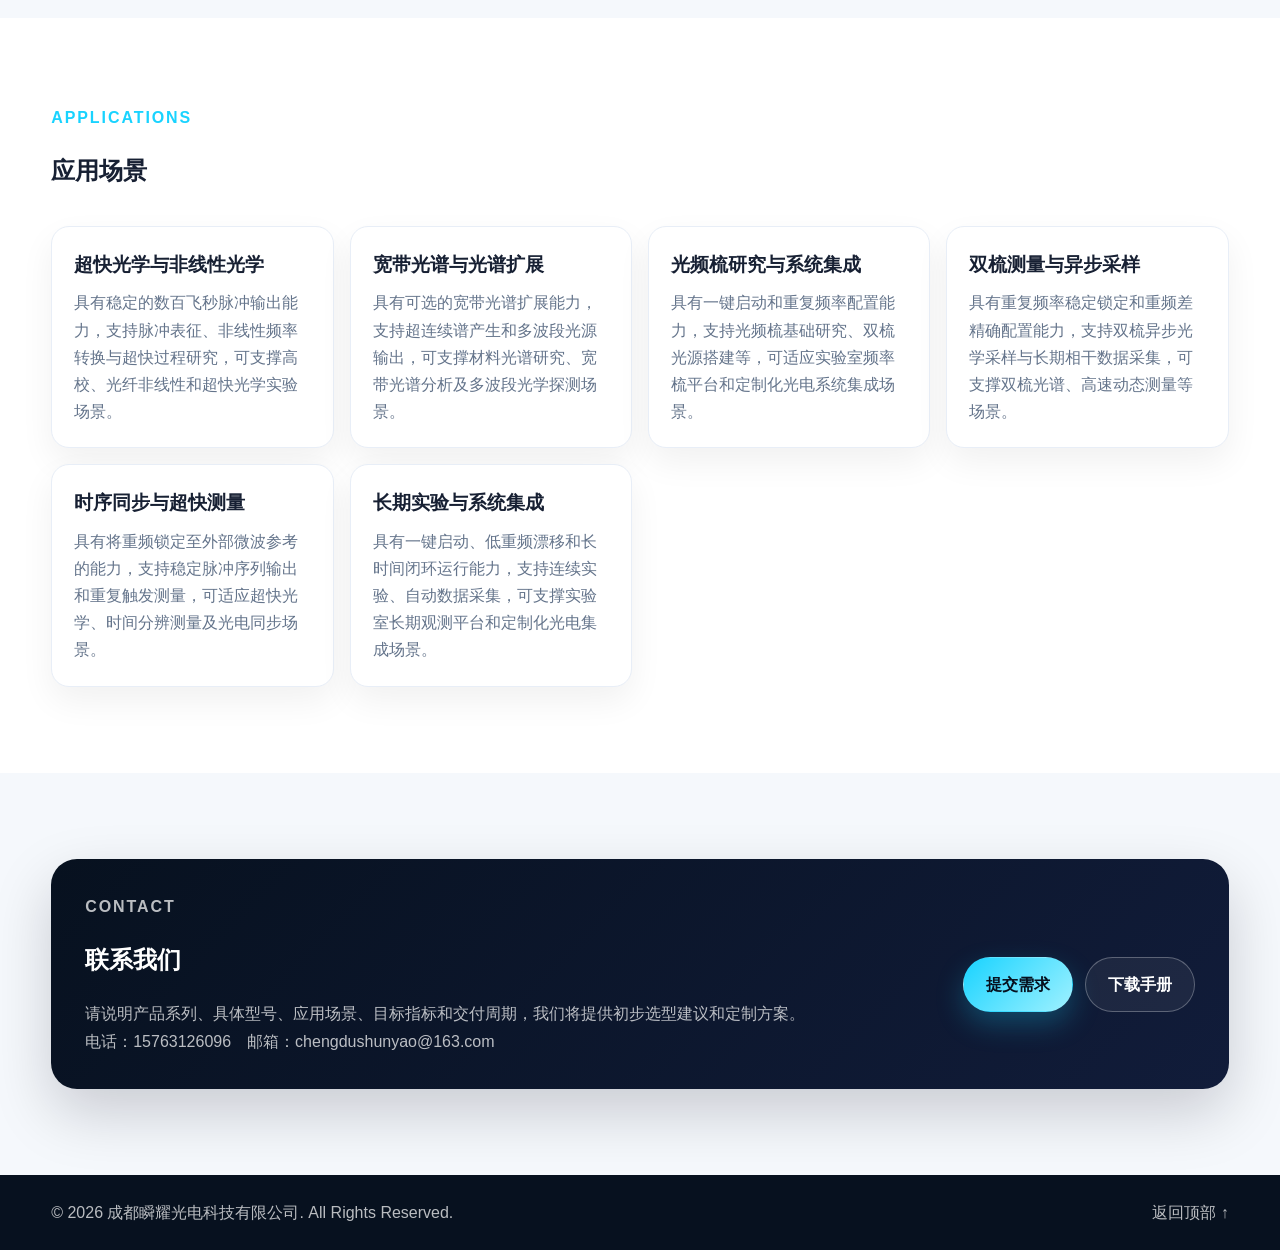
==== commit 5861b054: "Polish SR-LC product page" ====
--- a/product-fiber-comb.html
+++ b/product-fiber-comb.html
@@ -4,7 +4,7 @@
   <meta charset="utf-8" />
   <meta name="viewport" content="width=device-width, initial-scale=1" />
   <title>SR-LC系列光纤光频梳｜成都瞬耀光电科技有限公司</title>
-  <meta name="description" content="SR-LC系列光纤光频梳，自由运行与重复频率锁定光纤光频梳。包含形态、功能、参数、性能图示、应用场景与联系咨询。" />
+  <meta name="description" content="SR-LC系列光纤光频梳，自由运行与重复频率锁定光纤光频梳。包含形态、功能、参数、应用场景与联系咨询。" />
   <link rel="stylesheet" href="styles.css" />
 </head>
 <body>
@@ -44,7 +44,6 @@
         <a href="#shape">形态</a>
         <a href="#function">功能</a>
         <a href="#parameters">参数</a>
-        <a href="#performance">性能图示</a>
         <a href="#applications">应用场景</a>
         <a href="#inquiry">联系我们</a>
       </div>
@@ -58,14 +57,23 @@
             <h2>形态</h2>
             <p>SR-LC系列覆盖小型化自由运行光纤光频梳与重复频率锁定光纤光频梳，面向超快光学、宽带光谱、双梳测量、时序同步与长期实验平台。</p>
           </div>
-          <div class="catalog-card-grid">
+          <div class="catalog-card-grid series-shape-cards">
           <div class="catalog-card"><h3>01</h3><p>SR-LC01 自由运行光纤光频梳：16 cm x 12 cm x 8 cm；FC/APC输出接口；本征脉冲、相干放大及光谱扩展可选</p></div>
           <div class="catalog-card"><h3>02</h3><p>SR-LC02 重复频率锁定光纤光频梳：20 cm x 20 cm x 25 cm；PZT腔长反馈；上位机通信接口</p></div>
           </div>
         </div>
-        <div class="shape-showcase" role="img" aria-label="SR-LC系列光纤光频梳形态占位图">
-          <div class="shape-device"></div>
-          <div class="placeholder-caption"><span>SR-LC</span><span>产品形态支持定制</span></div>
+        <div class="shape-showcase product-photo-showcase" aria-label="SR-LC系列光纤光频梳实物图">
+          <div class="product-photo-pair">
+            <figure>
+              <img src="assets/products/sr-lc01-product.png" alt="SR-LC01自由运行光纤光频梳实物图" />
+              <figcaption>SR-LC01</figcaption>
+            </figure>
+            <figure>
+              <img src="assets/products/sr-lc02-product.png" alt="SR-LC02重复频率锁定光纤光频梳实物图" />
+              <figcaption>SR-LC02</figcaption>
+            </figure>
+          </div>
+          <div class="placeholder-caption"><span>SR-LC</span><span>实物图示</span></div>
         </div>
       </div>
     </section>
@@ -123,7 +131,6 @@
         <div class="section-head">
           <p class="section-kicker">Specifications</p>
           <h2>参数</h2>
-          <p>以下参数来自最新版产品手册；具体交付指标以双方确认的技术协议和测试报告为准。</p>
         </div>
         <div class="param-table-wrap">
           <table class="param-table">
@@ -148,32 +155,11 @@
       </div>
     </section>
 
-    <section class="catalog-section" id="performance">
-      <div class="container catalog-layout">
-        <div>
-          <div class="section-head">
-            <p class="section-kicker">Performance</p>
-            <h2>性能图示</h2>
-            <p>此处预留实测性能图、光谱图、稳定性曲线和系统示意图位置；产品形态、测试图和应用图可后续按客户资料替换。</p>
-          </div>
-          <div class="download-row">
-            <a class="btn primary" href="assets/manuals/shunyao-product-catalogue.pdf" download>下载产品手册 PDF</a>
-            <a class="btn ghost" href="index.html#contact">咨询定制指标</a>
-          </div>
-        </div>
-        <div class="graph-placeholder" aria-label="性能图示占位区">
-          <div class="graph-panel" data-label="SR-LC 性能曲线占位"></div>
-          <div class="graph-panel" data-label="SR-LC 系统示意占位"></div>
-        </div>
-      </div>
-    </section>
-
     <section class="catalog-section" id="applications">
       <div class="container">
         <div class="section-head">
           <p class="section-kicker">Applications</p>
           <h2>应用场景</h2>
-          <p>根据产品手册整理的典型应用方向。</p>
         </div>
         <div class="application-grid">
           <div class="catalog-card"><h3>超快光学与非线性光学</h3><p>具有稳定的数百飞秒脉冲输出能力，支持脉冲表征、非线性频率转换与超快过程研究，可支撑高校、光纤非线性和超快光学实验场景。</p></div>
--- a/styles.css
+++ b/styles.css
@@ -23,7 +23,7 @@
 .brand-text{display:flex;flex-direction:column;line-height:1.1}.brand-text small{font-size:10px;letter-spacing:.12em;opacity:.68;margin-top:4px}.brand-text strong{font-size:18px}
 .nav-links{display:flex;align-items:center;gap:28px;color:rgba(255,255,255,.86);font-size:15px}.nav-links a:hover{color:#fff}.nav-cta{padding:9px 16px;border:1px solid rgba(255,255,255,.22);border-radius:999px}.nav-toggle{display:none;background:none;border:0;color:#fff;font-size:28px}
 .hero{position:relative;min-height:760px;display:flex;align-items:center;overflow:hidden;background:radial-gradient(circle at 70% 20%,rgba(25,211,255,.23),transparent 32%),linear-gradient(135deg,#06101e,#0b1730 55%,#101a38);color:#fff}.hero-bg:before,.hero-bg:after{content:"";position:absolute;border-radius:999px;filter:blur(2px);opacity:.75}.hero-bg:before{width:520px;height:520px;right:8%;top:18%;background:radial-gradient(circle,rgba(25,211,255,.22),transparent 62%);border:1px solid rgba(25,211,255,.24)}.hero-bg:after{width:260px;height:260px;right:19%;top:32%;border:1px solid rgba(255,255,255,.12);box-shadow:0 0 80px rgba(108,124,255,.25) inset}.hero-content{position:relative;padding-top:76px}.eyebrow,.section-kicker{margin:0 0 12px;color:var(--primary);font-weight:700;letter-spacing:.12em;text-transform:uppercase}.hero h1{margin:0;font-size:clamp(44px,7vw,82px);line-height:1.08;letter-spacing:-.04em}.hero h1 span{background:linear-gradient(90deg,#fff,var(--primary));-webkit-background-clip:text;background-clip:text;color:transparent}.hero-copy{max-width:690px;margin:28px 0;color:rgba(255,255,255,.76);font-size:19px}.hero-actions{display:flex;gap:16px;flex-wrap:wrap}.btn{display:inline-flex;align-items:center;justify-content:center;border-radius:999px;padding:13px 22px;font-weight:700;border:1px solid transparent;cursor:pointer;transition:.2s}.btn:hover{transform:translateY(-2px)}.btn.primary{color:#06101e;background:linear-gradient(135deg,var(--primary),#9ff1ff);box-shadow:0 12px 28px rgba(25,211,255,.25)}.btn.ghost{color:#fff;border-color:rgba(255,255,255,.28);background:rgba(255,255,255,.06)}.stats{display:flex;gap:16px;margin-top:58px;flex-wrap:wrap}.stats div{min-width:150px;padding:18px 20px;border:1px solid rgba(255,255,255,.12);border-radius:18px;background:rgba(255,255,255,.06);backdrop-filter:blur(12px)}.stats strong{display:block;font-size:24px}.stats span{color:rgba(255,255,255,.66)}
-.section{padding:100px 0}.grid-2{display:grid;grid-template-columns:1fr 1fr;gap:64px}.align-center{align-items:center}.section h2{font-size:clamp(30px,4vw,48px);line-height:1.18;margin:0 0 22px;letter-spacing:-.03em}.section p{color:var(--muted);margin:0 0 14px}.about{background:var(--light)}.about-card,.process-card,.contact-form{position:relative;padding:34px;border-radius:var(--radius);background:#fff;box-shadow:var(--shadow);border:1px solid #e8eef7}.about-card{overflow:hidden}.orb{position:absolute;width:180px;height:180px;right:-60px;top:-60px;border-radius:50%;background:radial-gradient(circle,var(--primary),transparent 68%);opacity:.35}.about-card h3,.process-card h3{margin-top:0;font-size:25px}.check-list{padding:0;margin:22px 0 0;list-style:none}.check-list li{margin:10px 0;color:#334155}.check-list li:before{content:"✓";color:var(--primary-2);font-weight:900;margin-right:10px}.section-head{text-align:center;max-width:680px;margin:0 auto 44px}.cards{display:grid;grid-template-columns:repeat(4,1fr);gap:22px}.card{padding:30px;border-radius:22px;background:#fff;border:1px solid #e8eef7;box-shadow:0 16px 42px rgba(2,8,23,.08);transition:.2s}.card:hover{transform:translateY(-8px);box-shadow:var(--shadow)}.icon{display:grid;place-items:center;width:48px;height:48px;border-radius:16px;margin-bottom:18px;color:#fff;background:linear-gradient(135deg,var(--primary),var(--primary-2))}.card h3{margin:0 0 10px}.card p{color:var(--muted);margin:0}.advantages{background:linear-gradient(135deg,#07111f,#111c3a);color:#fff}.section-head.light p{color:var(--primary)}.advantage-grid{display:grid;grid-template-columns:repeat(4,1fr);gap:18px}.advantage-item{padding:28px;border-radius:22px;background:rgba(255,255,255,.06);border:1px solid rgba(255,255,255,.1)}.advantage-item strong{color:var(--primary);font-size:28px}.advantage-item h3{margin:12px 0 8px}.advantage-item p{color:rgba(255,255,255,.67);margin:0}.tag-cloud{display:flex;gap:12px;flex-wrap:wrap;margin-top:28px}.tag-cloud span{padding:10px 16px;border-radius:999px;background:#eef6ff;color:#245;box-shadow:inset 0 0 0 1px #dbeafe}.process-card ol{padding-left:22px;margin:0}.process-card li{margin:14px 0;color:var(--muted)}.process-card span{display:block;color:var(--text);font-weight:800}.cta-section{padding:40px 0}.cta-box{display:flex;align-items:center;justify-content:space-between;gap:22px;padding:44px;border-radius:30px;background:linear-gradient(135deg,#e9fbff,#eef0ff);border:1px solid #dbeafe}.cta-box h2{font-size:36px;margin:0 0 10px}.cta-box p{margin:0;color:var(--muted)}.contact{background:var(--light)}.contact-list{margin-top:26px;padding:24px;border-radius:20px;background:#fff;border:1px solid #e8eef7}.contact-list p{margin:8px 0;color:#334155}.contact-form{display:grid;gap:16px}.contact-form label{display:grid;gap:8px;font-weight:700;color:#334155}.contact-form input,.contact-form textarea{width:100%;border:1px solid #d9e2ef;border-radius:14px;padding:13px 14px;font:inherit;outline:none}.contact-form input:focus,.contact-form textarea:focus{border-color:var(--primary);box-shadow:0 0 0 4px rgba(25,211,255,.12)}.contact-form .btn{width:max-content}.form-note{font-size:13px;color:var(--muted)!important}.site-footer{background:#07111f;color:rgba(255,255,255,.72);padding:24px 0}.footer-inner{display:flex;justify-content:space-between;gap:16px;align-items:center}.footer-inner p{margin:0}
+.section{padding:100px 0}.grid-2{display:grid;grid-template-columns:1fr 1fr;gap:64px}.align-center{align-items:center}.section h2{font-size:clamp(30px,4vw,48px);line-height:1.18;margin:0 0 22px;letter-spacing:-.03em}.section p{color:var(--muted);margin:0 0 14px}.about{background:var(--light)}.about-card,.process-card,.contact-form{position:relative;padding:34px;border-radius:var(--radius);background:#fff;box-shadow:var(--shadow);border:1px solid #e8eef7}.about-card{overflow:hidden}.orb{position:absolute;width:180px;height:180px;right:-60px;top:-60px;border-radius:50%;background:radial-gradient(circle,var(--primary),transparent 68%);opacity:.35}.about-card h3,.process-card h3{margin-top:0;font-size:25px}.check-list{padding:0;margin:22px 0 0;list-style:none}.check-list li{margin:10px 0;color:#334155}.check-list li:before{content:"✓";color:var(--primary-2);font-weight:900;margin-right:10px}.section-head{text-align:center;max-width:680px;margin:0 auto 44px}.cards{display:grid;grid-template-columns:repeat(4,1fr);gap:22px}.card{padding:30px;border-radius:22px;background:#fff;border:1px solid #e8eef7;box-shadow:0 16px 42px rgba(2,8,23,.08);transition:.2s}.card:hover{transform:translateY(-8px);box-shadow:var(--shadow)}.icon{display:grid;place-items:center;width:48px;height:48px;border-radius:16px;margin-bottom:18px;color:#fff;background:linear-gradient(135deg,var(--primary),var(--primary-2))}.card h3{margin:0 0 10px}.card p{color:var(--muted);margin:0}.advantages{background:linear-gradient(135deg,#07111f,#111c3a);color:#fff}.section-head.light p{color:var(--primary)}.advantage-grid{display:grid;grid-template-columns:repeat(4,1fr);gap:18px}.advantage-item{padding:28px;border-radius:22px;background:rgba(255,255,255,.06);border:1px solid rgba(255,255,255,.1)}.advantage-item strong{color:var(--primary);font-size:28px}.advantage-item h3{margin:12px 0 8px}.advantage-item p{color:rgba(255,255,255,.67);margin:0}.tag-cloud{display:flex;gap:12px;flex-wrap:wrap;margin-top:28px}.tag-cloud span{padding:10px 16px;border-radius:999px;background:#eef6ff;color:#245;box-shadow:inset 0 0 0 1px #dbeafe}.process-card ol{padding-left:22px;margin:0}.process-card li{margin:14px 0;color:var(--muted)}.process-card span{display:block;color:var(--text);font-weight:800}.cta-section{padding:40px 0}.cta-box{display:flex;align-items:center;justify-content:space-between;gap:22px;padding:44px;border-radius:30px;background:linear-gradient(135deg,#e9fbff,#eef0ff);border:1px solid #dbeafe}.cta-box h2{font-size:36px;margin:0 0 10px}.cta-box p{margin:0;color:var(--muted)}.contact{background:var(--light)}.contact-list{margin-top:26px;padding:24px;border-radius:20px;background:#fff;border:1px solid #e8eef7}.contact-list p{margin:8px 0;color:#334155}.contact-form{display:grid;gap:16px}.contact-form label{display:grid;gap:8px;font-weight:700;color:#334155}.contact-form input,.contact-form textarea{width:100%;border:1px solid #d9e2ef;border-radius:14px;padding:13px 14px;font:inherit;outline:none}.contact-form input:focus,.contact-form textarea:focus{border-color:var(--primary);box-shadow:0 0 0 4px rgba(25,211,255,.12)}.contact-form .btn{width:max-content}.contact-form .btn:disabled{cursor:not-allowed;opacity:.72;transform:none}.form-note{font-size:13px;color:var(--muted)!important}.hidden{display:none!important}.site-footer{background:#07111f;color:rgba(255,255,255,.72);padding:24px 0}.footer-inner{display:flex;justify-content:space-between;gap:16px;align-items:center}.footer-inner p{margin:0}
 @media (max-width: 900px){.nav-toggle{display:block}.nav-links{position:absolute;top:76px;left:4%;right:4%;display:none;flex-direction:column;align-items:stretch;gap:0;padding:12px;border-radius:18px;background:rgba(7,17,31,.96);border:1px solid rgba(255,255,255,.12)}.nav-links.open{display:flex}.nav-links a{padding:12px 14px}.grid-2,.cards,.advantage-grid{grid-template-columns:1fr}.hero{min-height:720px}.cards{gap:16px}.cta-box,.footer-inner{flex-direction:column;align-items:flex-start}.section{padding:76px 0}}
 @media (min-width:901px) and (max-width:1100px){.cards,.advantage-grid{grid-template-columns:repeat(2,1fr)}}
 
@@ -463,6 +463,16 @@
   margin:0;
   color:#64748b;
 }
+.series-shape-cards{
+  grid-template-columns:repeat(2,minmax(0,1fr));
+  align-items:stretch;
+}
+.series-shape-cards .catalog-card{
+  aspect-ratio:1/1;
+  display:flex;
+  flex-direction:column;
+  justify-content:flex-start;
+}
 .shape-showcase,
 .graph-placeholder{
   min-height:320px;
@@ -486,6 +496,42 @@
     linear-gradient(90deg,rgba(255,255,255,.08),transparent),
     repeating-linear-gradient(90deg,rgba(255,255,255,.05) 0 1px,transparent 1px 18px);
 }
+.product-photo-showcase{
+  display:flex;
+  align-items:center;
+  justify-content:center;
+  min-height:420px;
+  padding:58px 38px 70px;
+}
+.product-photo-showcase::before{
+  display:none;
+}
+.product-photo-pair{
+  position:relative;
+  z-index:1;
+  display:grid;
+  grid-template-columns:1fr 1fr;
+  align-items:end;
+  gap:22px;
+  width:100%;
+}
+.product-photo-pair figure{
+  margin:0;
+  display:grid;
+  gap:12px;
+  justify-items:center;
+}
+.product-photo-pair img{
+  width:100%;
+  max-height:280px;
+  object-fit:contain;
+  filter:drop-shadow(0 28px 34px rgba(0,0,0,.42));
+}
+.product-photo-pair figcaption{
+  color:rgba(255,255,255,.8);
+  font-weight:900;
+  letter-spacing:.08em;
+}
 .shape-device{
   position:absolute;
   left:50%;
@@ -653,6 +699,10 @@
 @media (max-width:900px){
   .catalog-layout,.graph-placeholder{grid-template-columns:1fr}
   .catalog-card-grid,.application-grid,.series-product-grid,.series-columns{grid-template-columns:1fr}
+  .series-shape-cards .catalog-card{aspect-ratio:auto;min-height:210px}
+  .product-photo-showcase{min-height:520px;padding:46px 26px 72px}
+  .product-photo-pair{grid-template-columns:1fr;gap:18px}
+  .product-photo-pair img{max-height:190px}
   .catalog-section{scroll-margin-top:140px;padding:68px 0}
   .contact-panel{flex-direction:column;align-items:flex-start}
   .product-tabs a{min-width:96px}
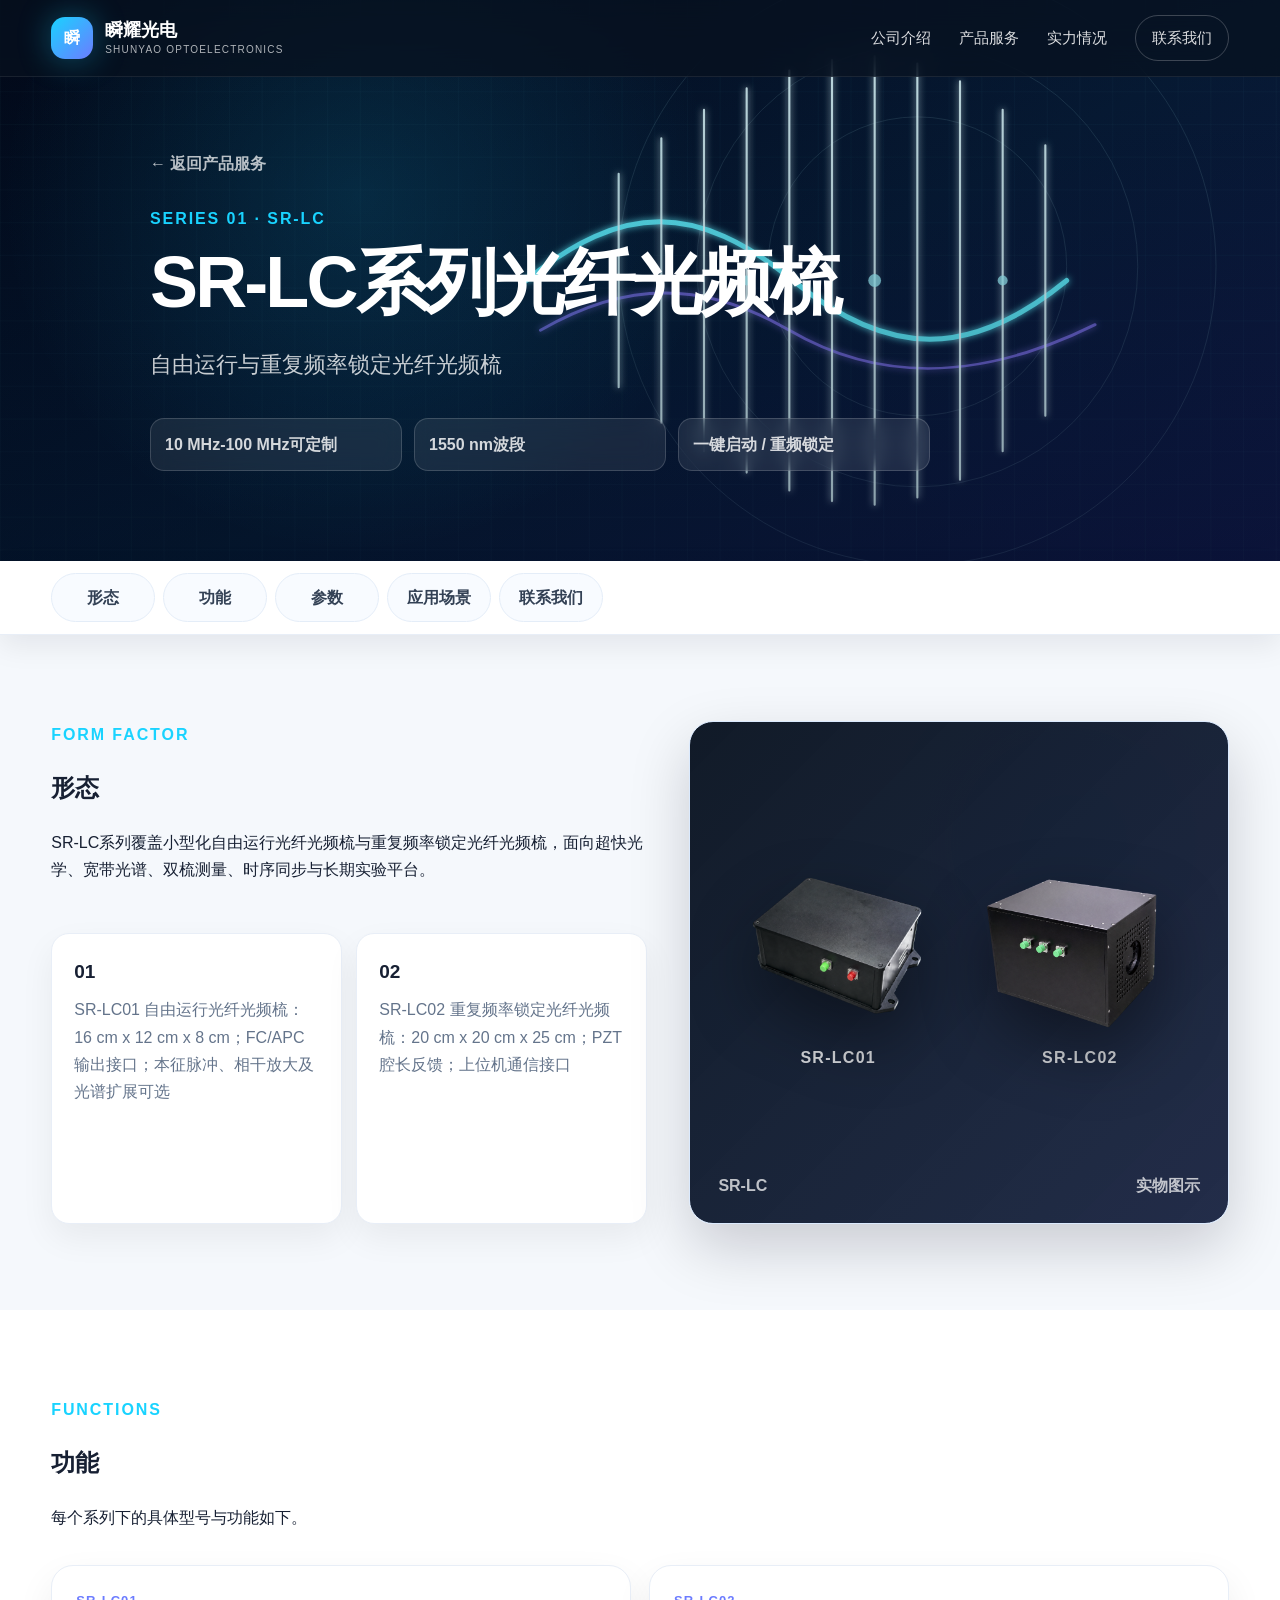
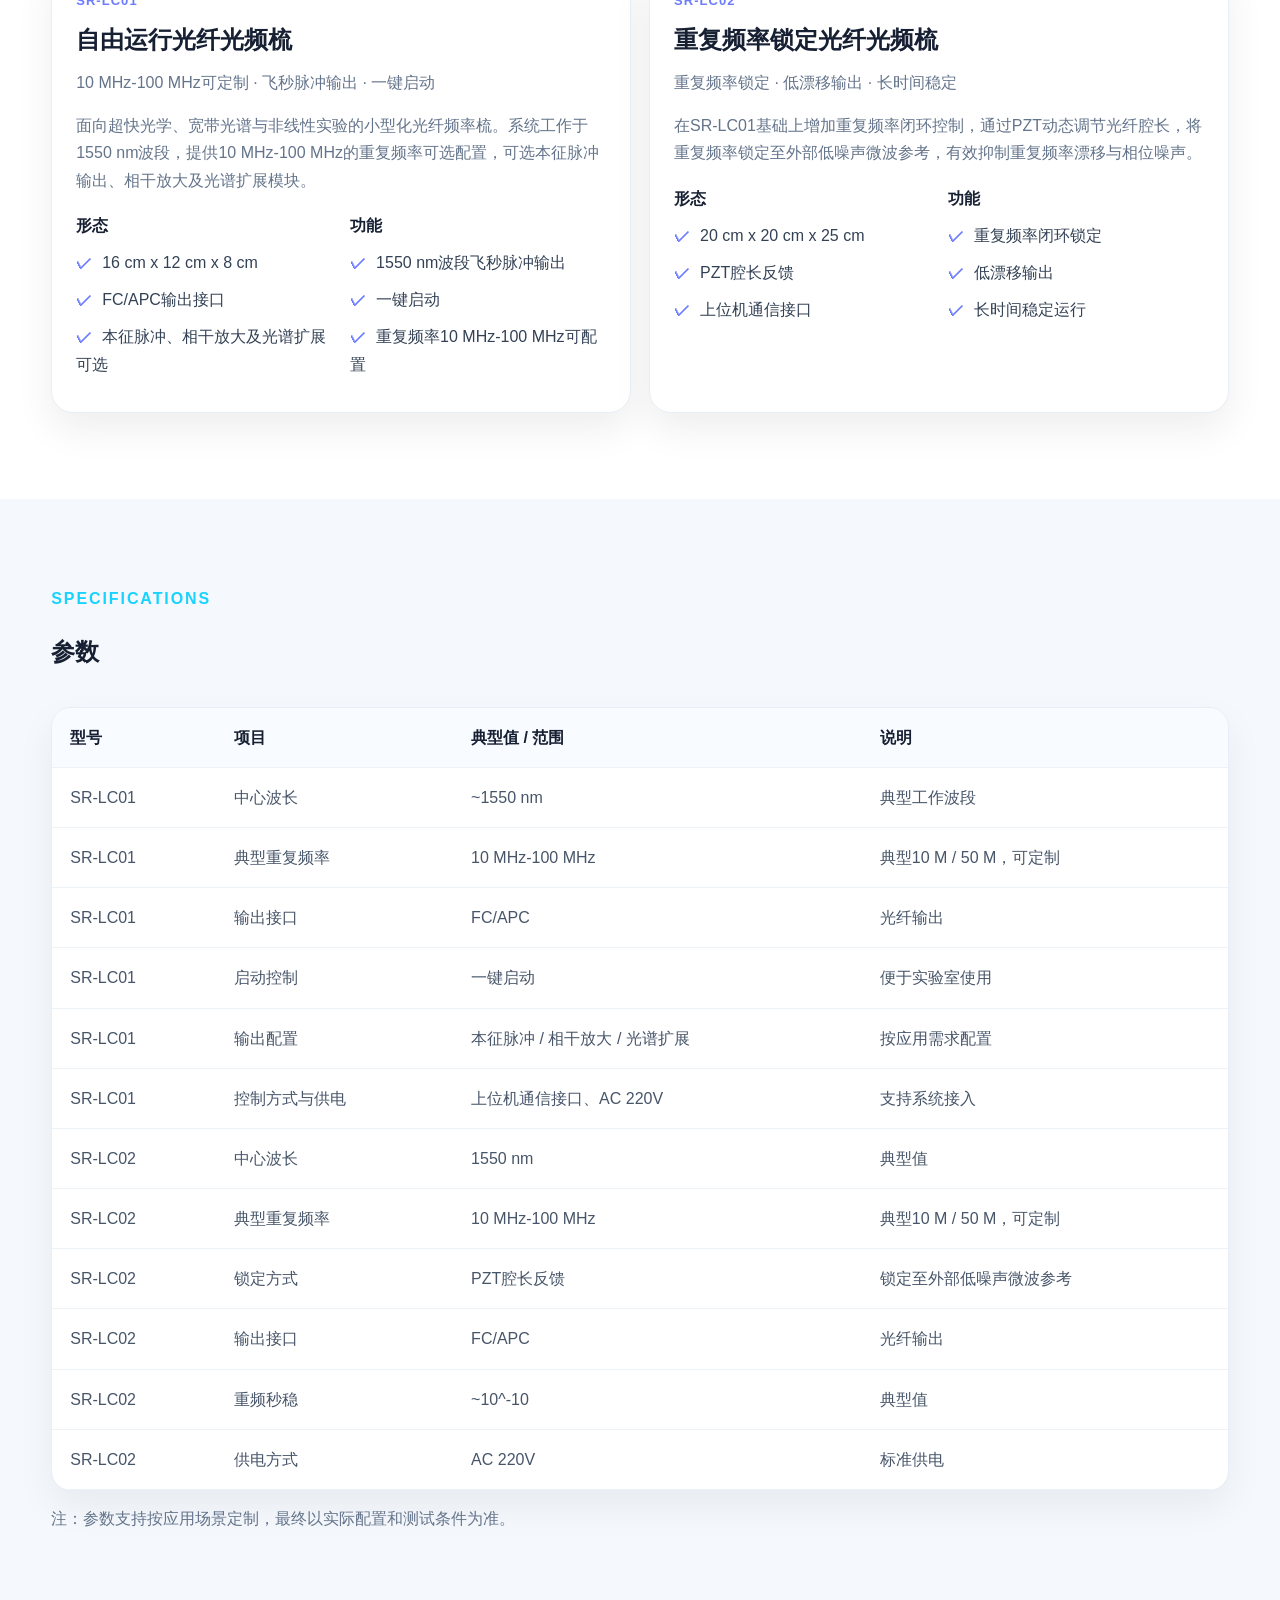
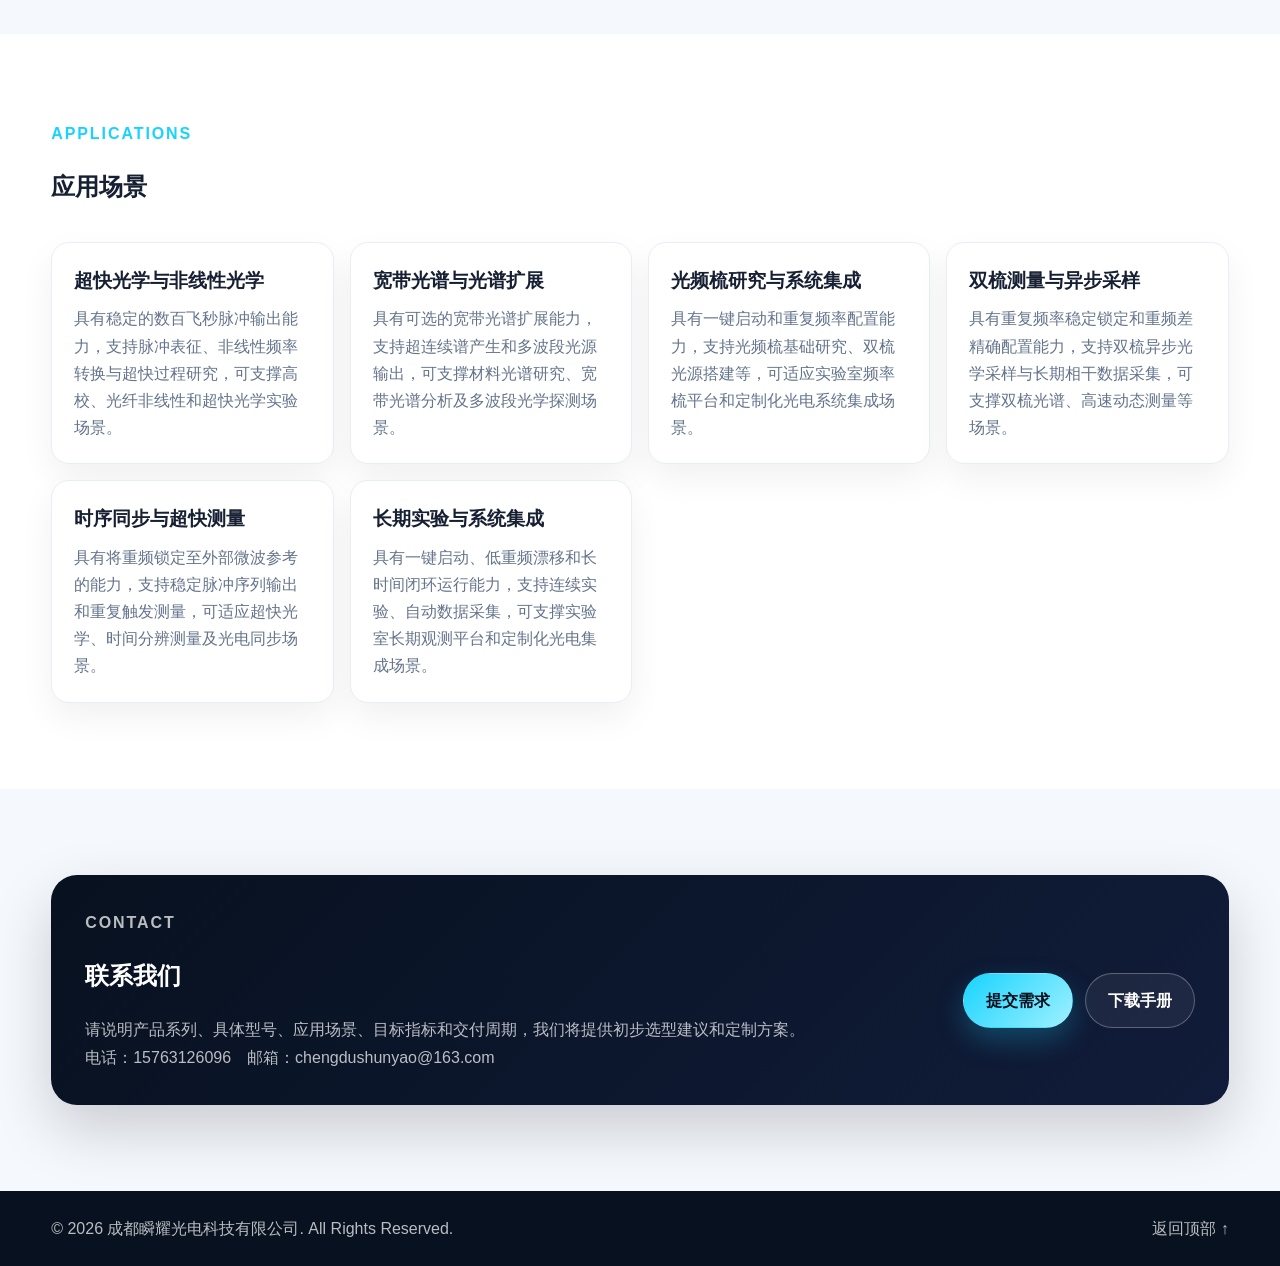
==== commit a407492d: "Add product photos to series pages" ====
--- a/product-fiber-comb.html
+++ b/product-fiber-comb.html
@@ -51,13 +51,13 @@
 
     <section class="catalog-section" id="shape">
       <div class="container catalog-layout">
-        <div>
+        <div class="shape-copy">
           <div class="section-head">
             <p class="section-kicker">Form Factor</p>
             <h2>形态</h2>
             <p>SR-LC系列覆盖小型化自由运行光纤光频梳与重复频率锁定光纤光频梳，面向超快光学、宽带光谱、双梳测量、时序同步与长期实验平台。</p>
           </div>
-          <div class="catalog-card-grid series-shape-cards">
+          <div class="catalog-card-grid series-shape-cards two">
           <div class="catalog-card"><h3>01</h3><p>SR-LC01 自由运行光纤光频梳：16 cm x 12 cm x 8 cm；FC/APC输出接口；本征脉冲、相干放大及光谱扩展可选</p></div>
           <div class="catalog-card"><h3>02</h3><p>SR-LC02 重复频率锁定光纤光频梳：20 cm x 20 cm x 25 cm；PZT腔长反馈；上位机通信接口</p></div>
           </div>
--- a/styles.css
+++ b/styles.css
@@ -435,6 +435,14 @@
   gap:42px;
   align-items:start;
 }
+.catalog-section#shape .catalog-layout{
+  align-items:stretch;
+}
+.shape-copy{
+  display:flex;
+  flex-direction:column;
+  justify-content:space-between;
+}
 .catalog-copy{
   display:grid;
   gap:16px;
@@ -466,12 +474,36 @@
 .series-shape-cards{
   grid-template-columns:repeat(2,minmax(0,1fr));
   align-items:stretch;
+  margin-top:auto;
 }
 .series-shape-cards .catalog-card{
   aspect-ratio:1/1;
   display:flex;
   flex-direction:column;
   justify-content:flex-start;
+}
+.series-shape-cards.one{
+  grid-template-columns:1fr;
+}
+.series-shape-cards.one .catalog-card{
+  aspect-ratio:auto;
+  min-height:180px;
+}
+.series-shape-cards.two{
+  grid-template-columns:repeat(2,minmax(0,1fr));
+}
+.series-shape-cards.three{
+  grid-template-columns:repeat(3,minmax(0,1fr));
+}
+.series-shape-cards.three .catalog-card{
+  padding:18px;
+}
+.series-shape-cards.three .catalog-card h3{
+  font-size:18px;
+}
+.series-shape-cards.three .catalog-card p{
+  font-size:14px;
+  line-height:1.75;
 }
 .shape-showcase,
 .graph-placeholder{
@@ -515,6 +547,14 @@
   gap:22px;
   width:100%;
 }
+.product-photo-pair.single{
+  grid-template-columns:1fr;
+  max-width:460px;
+}
+.product-photo-pair.trio{
+  grid-template-columns:repeat(3,minmax(0,1fr));
+  gap:14px;
+}
 .product-photo-pair figure{
   margin:0;
   display:grid;
@@ -526,6 +566,9 @@
   max-height:280px;
   object-fit:contain;
   filter:drop-shadow(0 28px 34px rgba(0,0,0,.42));
+}
+.product-photo-pair.trio img{
+  max-height:210px;
 }
 .product-photo-pair figcaption{
   color:rgba(255,255,255,.8);
